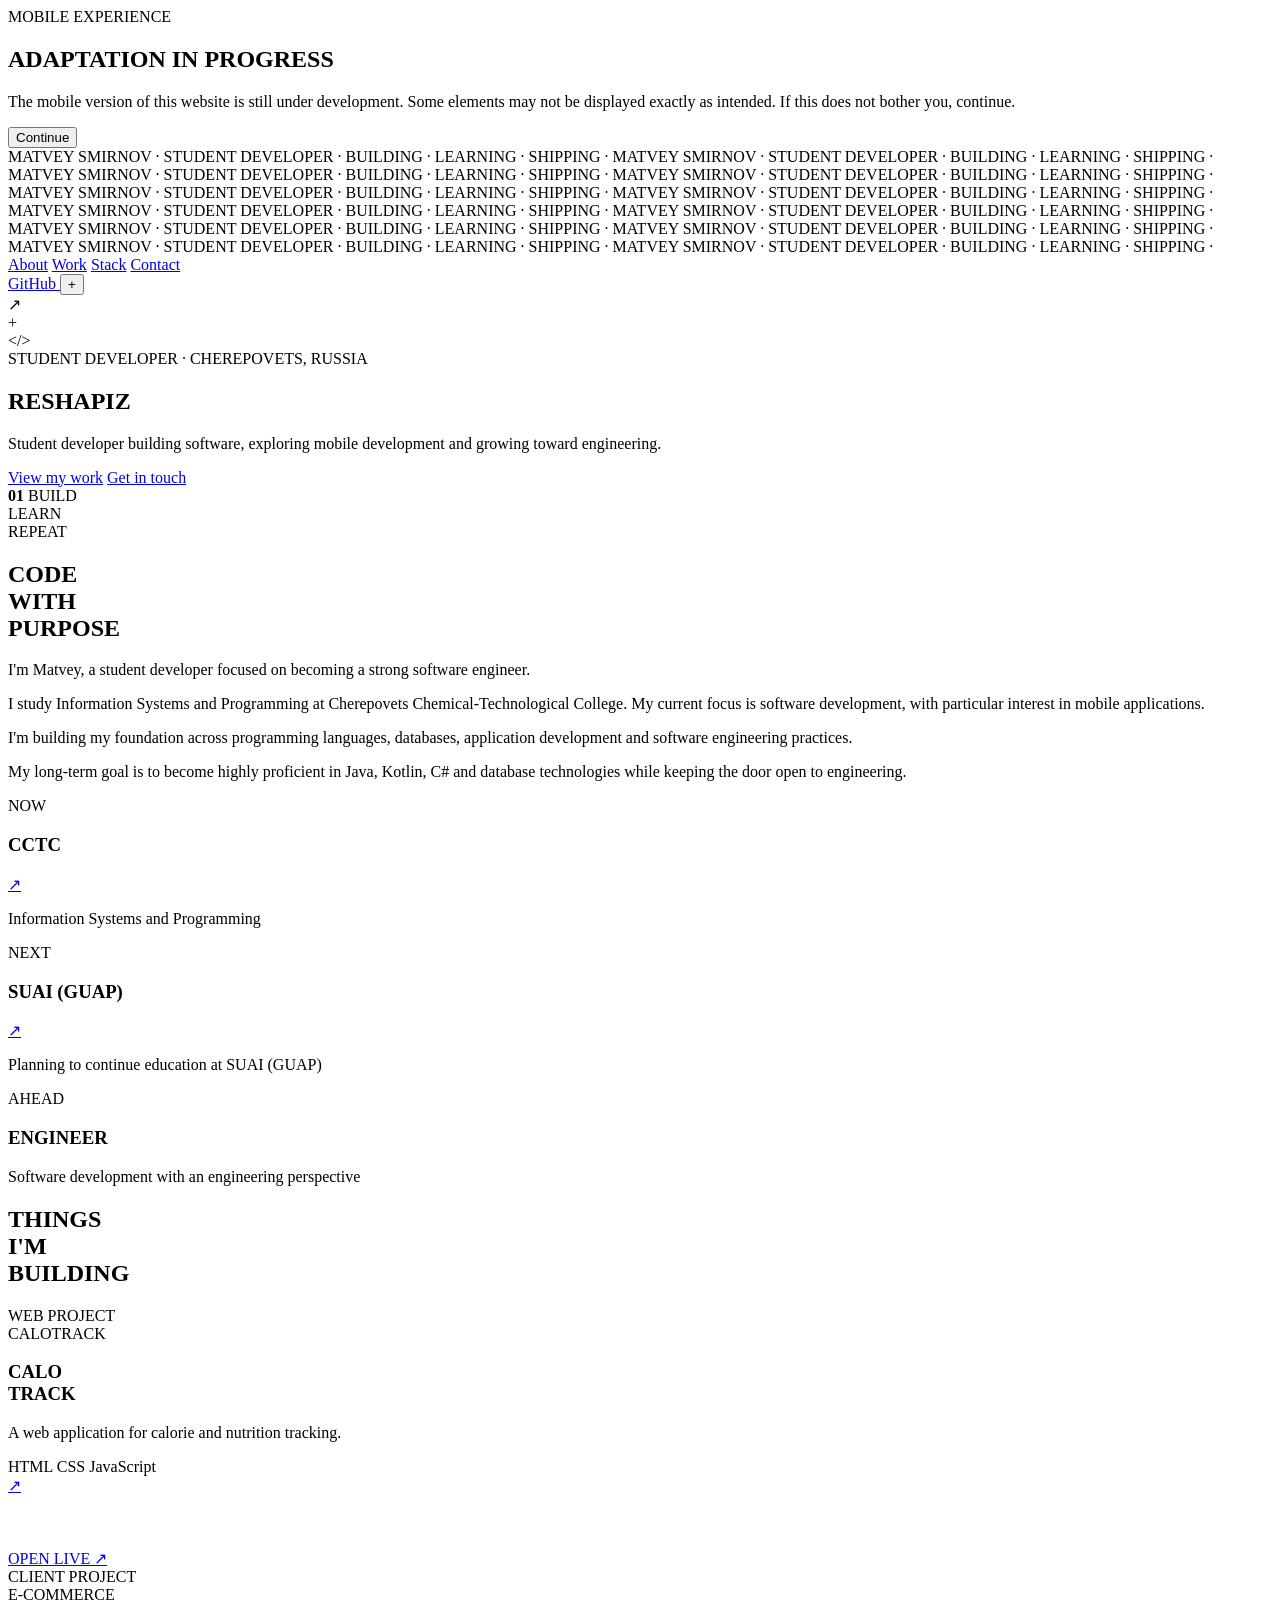
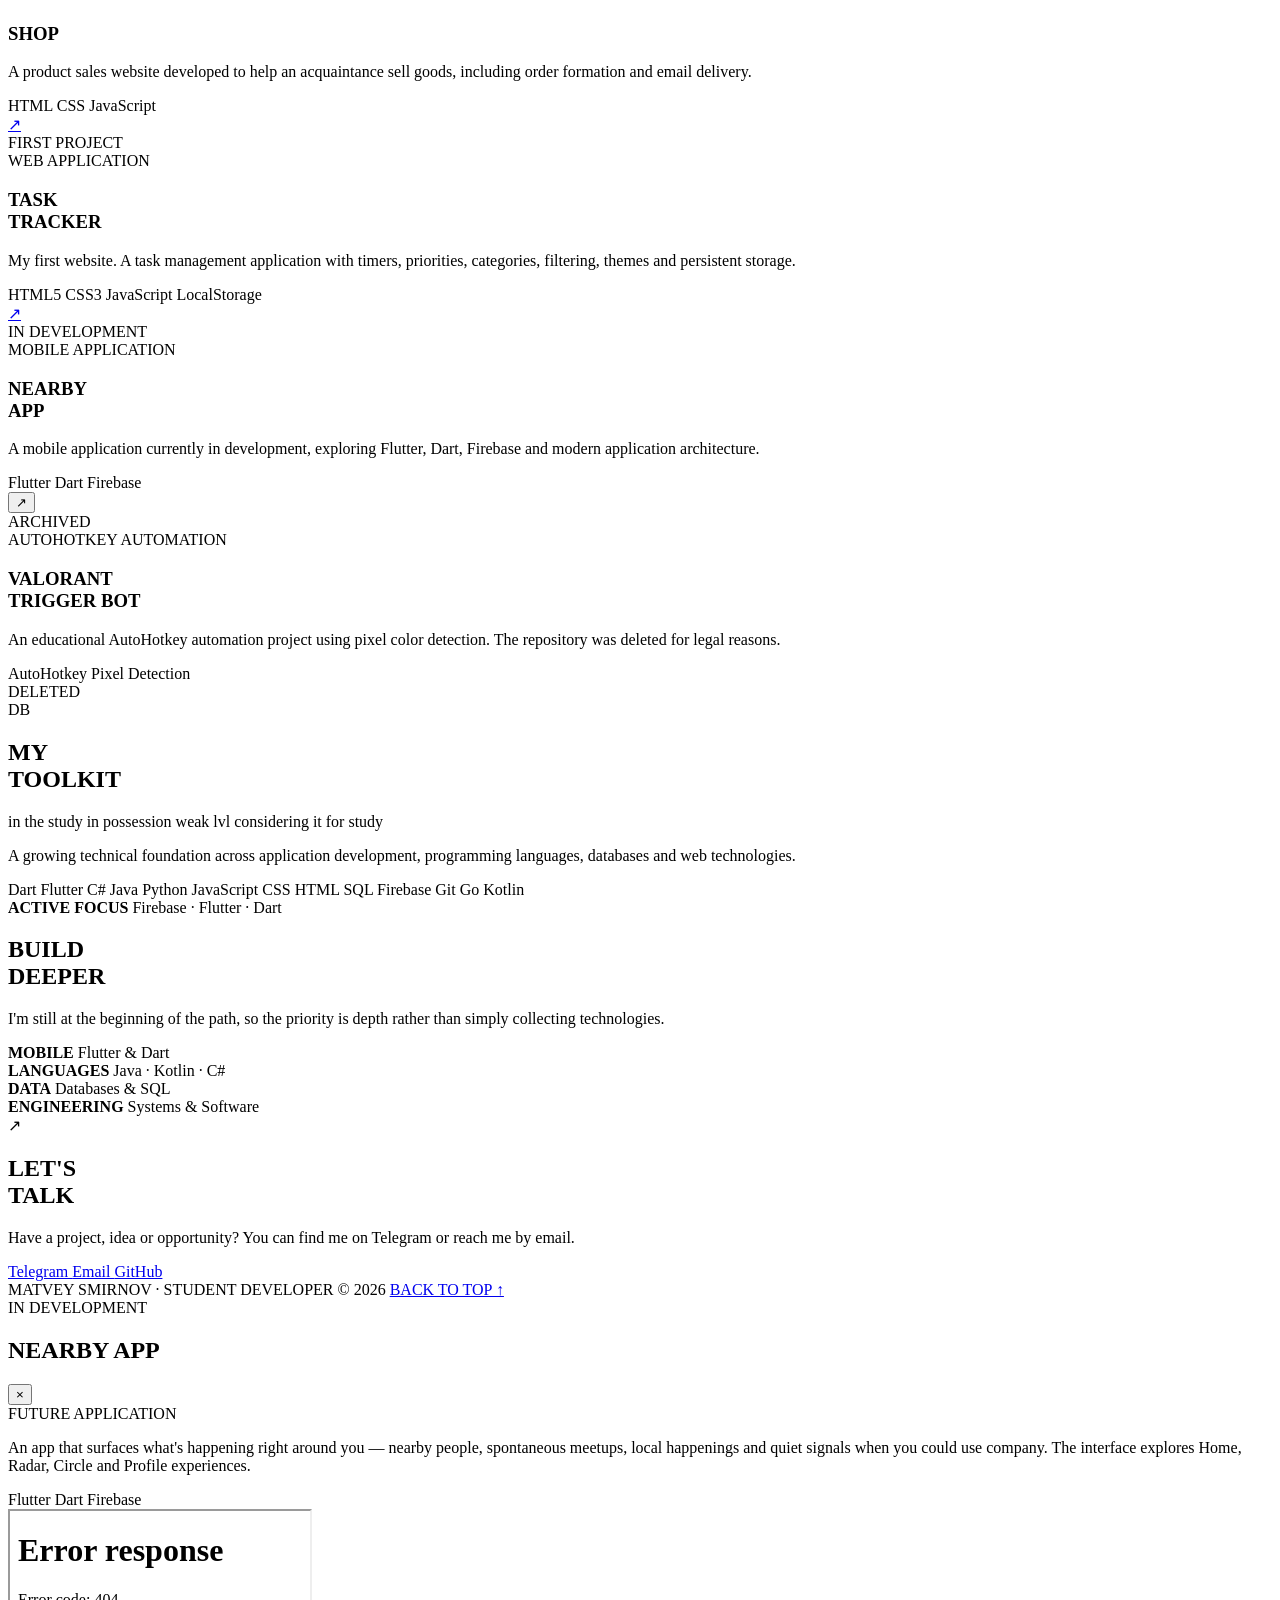
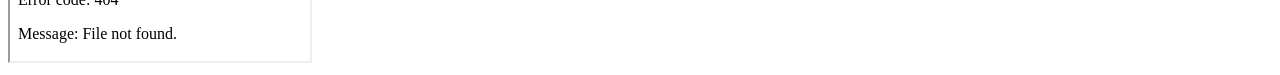
==== index.html @ 80918b31 "Update index.html" ====
<!DOCTYPE html>
<html lang="en">
<head>
    <meta charset="UTF-8">
    <meta name="viewport" content="width=device-width, initial-scale=1.0">
    <meta name="yandex-verification" content="1eda2d6c51a729b6" />
    <title>Matvey Smirnov — developer · Portfolio</title>
    <meta name="description" content="Matvey Smirnov — student developer focused on software, mobile development and engineering.">
    <meta name="description" content="Матвей Смирнов — студент-разработчик. Портфолио проектов в области программирования, информационных систем и мобильной разработки.">
    <link rel="icon" type="image/png" href="/favicon.png">
    <link rel="preconnect" href="https://fonts.googleapis.com">
    <link rel="preconnect" href="https://fonts.gstatic.com" crossorigin>
    <link href="https://fonts.googleapis.com/css2?family=Antonio:wght@700&family=Inter:wght@500;600;700&display=swap" rel="stylesheet">
    <link rel="stylesheet" href="style.css">
    <link rel="canonical" href="https://reshapiz.ru/">
</head>

<body>
    <div class="mobile-warning" id="mobileWarning" aria-hidden="true">
    <div class="mobile-warning__backdrop"></div>

    <div class="mobile-warning__window" role="dialog" aria-modal="true" aria-labelledby="mobileWarningTitle">
        <span class="mobile-warning__label">MOBILE EXPERIENCE</span>

        <h2 id="mobileWarningTitle">ADAPTATION IN PROGRESS</h2>

        <p>
            The mobile version of this website is still under development.
            Some elements may not be displayed exactly as intended.
            If this does not bother you, continue.
        </p>

        <button class="button button--dark mobile-warning__continue" type="button">
            Continue
        </button>
    </div>
</div>
    <div class="marquee">
        <div class="marquee__track">
            <span>MATVEY SMIRNOV · STUDENT DEVELOPER · BUILDING · LEARNING · SHIPPING · MATVEY SMIRNOV · STUDENT DEVELOPER · BUILDING · LEARNING · SHIPPING · </span>
            <span>MATVEY SMIRNOV · STUDENT DEVELOPER · BUILDING · LEARNING · SHIPPING · MATVEY SMIRNOV · STUDENT DEVELOPER · BUILDING · LEARNING · SHIPPING · </span>
            <span>MATVEY SMIRNOV · STUDENT DEVELOPER · BUILDING · LEARNING · SHIPPING · MATVEY SMIRNOV · STUDENT DEVELOPER · BUILDING · LEARNING · SHIPPING · </span>
            <span>MATVEY SMIRNOV · STUDENT DEVELOPER · BUILDING · LEARNING · SHIPPING · MATVEY SMIRNOV · STUDENT DEVELOPER · BUILDING · LEARNING · SHIPPING · </span>
            <span>MATVEY SMIRNOV · STUDENT DEVELOPER · BUILDING · LEARNING · SHIPPING · MATVEY SMIRNOV · STUDENT DEVELOPER · BUILDING · LEARNING · SHIPPING · </span>
            <span>MATVEY SMIRNOV · STUDENT DEVELOPER · BUILDING · LEARNING · SHIPPING · MATVEY SMIRNOV · STUDENT DEVELOPER · BUILDING · LEARNING · SHIPPING · </span>
        </div>
    </div>

    <header class="site-header">
        <nav class="nav">
            <a href="#about">About</a>
            <a href="#work">Work</a>
            <a href="#stack">Stack</a>
            <a href="#contact">Contact</a>
        </nav>

        <a class="button button--dark header__github" href="https://github.com/reshapiz" target="_blank" rel="noopener noreferrer">
            GitHub
        </a>

        <button class="menu-toggle" aria-label="Open menu" aria-expanded="false">
            +
        </button>
    </header>

    <main id="top">
        <section class="section hero">
            <div class="ribbon ribbon--hero"></div>

            <div class="sticker sticker--ember sticker--rocket">↗</div>
            <div class="sticker sticker--yellow sticker--coin">+</div>
            <div class="sticker sticker--purple sticker--code">&lt;/&gt;</div>

            <div class="hero__content reveal">
                <div class="eyebrow">STUDENT DEVELOPER · CHEREPOVETS, RUSSIA</div>

                <h1 class="display">
                    RESHAPIZ
                </h1>

                <p class="hero__tagline">
                    Student developer building software, exploring mobile development and growing toward engineering.
                </p>

                <div class="hero__actions">
                    <a class="button button--dark" href="#work">View my work</a>
                    <a class="button button--light" href="#contact">Get in touch</a>
                </div>
            </div>

            <div class="sticker sticker--mint hero__sticker">
                <strong>01</strong>
                <span>BUILD<br>LEARN<br>REPEAT</span>
            </div>
        </section>

        <section class="section section--white" id="about">

            <div class="about-grid">
                <div class="reveal">
                    <h2 class="heading">
                        CODE<br>
                        WITH<br>
                        PURPOSE
                    </h2>
                </div>

                <div class="about-copy reveal">
                    <p class="lead">
                        I'm Matvey, a student developer focused on becoming a strong software engineer.
                    </p>

                    <p>
                        I study Information Systems and Programming at Cherepovets Chemical-Technological College. My current focus is software development, with particular interest in mobile applications.
                    </p>

                    <p>
                        I'm building my foundation across programming languages, databases, application development and software engineering practices.
                    </p>

                    <p>
                        My long-term goal is to become highly proficient in Java, Kotlin, C# and database technologies while keeping the door open to engineering.
                    </p>
                </div>
            </div>

            <div class="timeline reveal">
                <div class="timeline__item">
                    <div class="timeline__year">NOW</div>

                    <div class="timeline__body">
                        <div class="timeline__title">
                            <h3>CCTC</h3>

                            <a class="circle-arrow" href="https://vk.ru/him_teh_che_professionalitet" target="_blank" rel="noopener noreferrer" aria-label="Open CCTC">
                                ↗
                            </a>
                        </div>

                        <p>Information Systems and Programming</p>
                    </div>
                </div>

                <div class="timeline__item">
                    <div class="timeline__year">NEXT</div>

                    <div class="timeline__body">
                        <div class="timeline__title">
                            <h3>SUAI (GUAP)</h3>

                            <a class="circle-arrow" href="https://guap.ru/" target="_blank" rel="noopener noreferrer" aria-label="Open SUAI">
                                ↗
                            </a>
                        </div>

                        <p>Planning to continue education at SUAI (GUAP)</p>
                    </div>
                </div>

                <div class="timeline__item">
                    <div class="timeline__year">AHEAD</div>

                    <div class="timeline__body">
                        <div class="timeline__title">
                            <h3>ENGINEER</h3>
                        </div>

                        <p>Software development with an engineering perspective</p>
                    </div>
                </div>
            </div>
        </section>

        <section class="section section--gray work" id="work">
            <div class="ribbon ribbon--work"></div>

            <h2 class="display display--work reveal">
                THINGS<br>
                I'M<br>
                BUILDING
            </h2>

            <div class="projects">
                <article class="project-card project-card--blue reveal">
                    <div class="project-card__top">
                        <span class="status">WEB PROJECT</span>
                    </div>

                    <div class="project-card__body">
                        <span class="project-type">CALOTRACK</span>

                        <h3>CALO<br>TRACK</h3>

                        <p>
                            A web application for calorie and nutrition tracking.
                        </p>
                    </div>

                    <div class="project-card__bottom">
                        <div class="tags">
                            <span>HTML</span>
                            <span>CSS</span>
                            <span>JavaScript</span>
                        </div>

                        
                        <a class="circle-arrow" href="https://github.com/reshapiz/calotrack" target="_blank" rel="noopener noreferrer" aria-label="Open Calotrack">
                             ↗
                        </a>
                    </div>
                              <br>
                              <br>
                              <br>  
                        <a class="project-button" href="https://reshapiz.github.io/calotrack/" target="blank" rel="noopener noreferrer">
                           OPEN LIVE ↗
                        </a>
                    </article>

                <article class="project-card project-card--lavender reveal">
                    <div class="project-card__top">
                        <span class="status">CLIENT PROJECT</span>
                    </div>

                    <div class="project-card__body">
                        <span class="project-type">E-COMMERCE</span>

                        <h3>SHOP</h3>

                        <p>
                            A product sales website developed to help an acquaintance sell goods, including order formation and email delivery.
                        </p>
                    </div>

                    <div class="project-card__bottom">
                        <div class="tags">
                            <span>HTML</span>
                            <span>CSS</span>
                            <span>JavaScript</span>
                        </div>

                        <a class="circle-arrow" href="https://github.com/reshapiz/shop" target="_blank" rel="noopener noreferrer" aria-label="Open Shop">
                            ↗
                        </a>
                    </div>
                </article>

                <article class="project-card project-card--mint reveal">
                    <div class="project-card__top">
                        <span class="status">FIRST PROJECT</span>
                    </div>

                    <div class="project-card__body">
                        <span class="project-type">WEB APPLICATION</span>

                        <h3>TASK<br>TRACKER</h3>

                        <p>
                            My first website. A task management application with timers, priorities, categories, filtering, themes and persistent storage.
                        </p>
                    </div>

                    <div class="project-card__bottom">
                        <div class="tags">
                            <span>HTML5</span>
                            <span>CSS3</span>
                            <span>JavaScript</span>
                            <span>LocalStorage</span>
                        </div>

                        <a class="circle-arrow" href="https://github.com/reshapiz/task-tracker" target="_blank" rel="noopener noreferrer" aria-label="Open Task Tracker">
                            ↗
                        </a>
                    </div>
                </article>

                <article class="project-card project-card--electric reveal project-card--nearby">
                    <div class="project-card__top">
                        <span class="status status--development">IN DEVELOPMENT</span>
                    </div>

                    <div class="project-card__body">
                        <span class="project-type">MOBILE APPLICATION</span>

                        <h3>NEARBY<br>APP</h3>

                        <p>
                            A mobile application currently in development, exploring Flutter, Dart, Firebase and modern application architecture.
                        </p>
                    </div>

                    <div class="project-card__bottom">
                        <div class="tags">
                            <span>Flutter</span>
                            <span>Dart</span>
                            <span>Firebase</span>
                        </div>

                        <button class="circle-arrow nearby-open" type="button" aria-label="Open Nearby preview">
                            ↗
                        </button>
                    </div>
                </article>

                <article class="project-card project-card--yellow reveal">
                    <div class="project-card__top">
                        <span class="status status--archived">ARCHIVED</span>
                    </div>

                    <div class="project-card__body">
                        <span class="project-type">AUTOHOTKEY AUTOMATION</span>

                        <h3>VALORANT<br>TRIGGER BOT</h3>

                        <p>
                            An educational AutoHotkey automation project using pixel color detection. The repository was deleted for legal reasons.
                        </p>
                    </div>

                    <div class="project-card__bottom">
                        <div class="tags">
                            <span>AutoHotkey</span>
                            <span>Pixel Detection</span>
                        </div>

                        <span class="archived-mark">DELETED</span>
                    </div>
                </article>
            </div>
        </section>

        <section class="section section--white stack" id="stack">
            <div class="sticker sticker--yellow sticker--db">DB</div>

            <div class="stack-intro">
                <h2 class="heading reveal">
                    MY<br>
                    TOOLKIT
                </h2>
                <div class="stack-cloud reveal">
                    <span class="tech tech--learning">in the study</span>
                    <span class="tech tech--active">in possession</span>
                    <span class="tech tech--violet">weak lvl</span>
                    <span class="tech">considering it for study</span>
                </div>  

                <p class="lead reveal">
                    A growing technical foundation across application development, programming languages, databases and web technologies.
                </p>
            </div>

            <div class="stack-cloud reveal">
                <span class="tech">Dart</span>
                <span class="tech">Flutter</span>
                <span class="tech tech--violet">C#</span>
                <span class="tech tech--learning">Java</span>
                <span class="tech tech--violet">Python</span>
                <span class="tech tech--active">JavaScript</span>
                <span class="tech tech--active">CSS</span>
                <span class="tech tech--active">HTML</span>
                <span class="tech tech--violet">SQL</span>
                <span class="tech">Firebase</span>
                <span class="tech ">Git</span>
                <span class="tech tech--active">Go</span>
                <span class="tech tech--learning">Kotlin</span>
            </div>

            <div class="active-note reveal">
                <span class="active-note__dot"></span>
                <strong>ACTIVE FOCUS</strong>
                <span>Firebase · Flutter · Dart</span>
            </div>
        </section>

        <section class="section section--sky direction">
            <div class="ribbon ribbon--direction"></div>

            <h2 class="display display--direction reveal">
                BUILD<br>
                DEEPER
            </h2>

            <div class="direction-content">
                <p class="lead reveal">
                    I'm still at the beginning of the path, so the priority is depth rather than simply collecting technologies.
                </p>

                <div class="direction-cards reveal">
                    <article class="mini-card">
                        <b>MOBILE</b>
                        <span>Flutter & Dart</span>
                    </article>

                    <article class="mini-card">
                        <b>LANGUAGES</b>
                        <span>Java · Kotlin · C#</span>
                    </article>

                    <article class="mini-card">
                        <b>DATA</b>
                        <span>Databases & SQL</span>
                    </article>

                    <article class="mini-card">
                        <b>ENGINEERING</b>
                        <span>Systems & Software</span>
                    </article>
                </div>
            </div>
        </section>

        <section class="section section--black contact" id="contact">
            <div class="contact-sticker sticker sticker--ember">↗</div>

            <h2 class="display display--contact reveal">
                LET'S<br>
                TALK
            </h2>

            <p class="contact-copy reveal">
                Have a project, idea or opportunity? You can find me on Telegram or reach me by email.
            </p>

            <div class="contact-actions reveal">
                <a class="button button--light" href="https://t.me/reshapiz" target="_blank" rel="noopener noreferrer">
                    Telegram
                </a>

                <a class="button button--outline-light" href="mailto:Disketion-partner@yandex.ru">
                    Email
                </a>

                <a class="button button--outline-light" href="https://github.com/reshapiz" target="_blank" rel="noopener noreferrer">
                    GitHub
                </a>
            </div>
        </section>
    </main>

    <footer class="footer">
        <span>MATVEY SMIRNOV · STUDENT DEVELOPER</span>
        <span>© 2026</span>
        <a href="#top">BACK TO TOP ↑</a>
    </footer>

    <div class="modal" id="nearbyModal" aria-hidden="true">
        <div class="modal__backdrop"></div>

        <div class="modal__window" role="dialog" aria-modal="true" aria-labelledby="nearbyModalTitle">
            <div class="modal__header">
                <div>
                    <span class="modal__eyebrow">IN DEVELOPMENT</span>
                    <h2 id="nearbyModalTitle">NEARBY APP</h2>
                </div>

                <button class="modal__close" type="button" aria-label="Close preview">
                    ×
                </button>
            </div>

            <div class="modal__content">
                <div class="modal__intro">
                    <div>
                        <span class="modal__label">FUTURE APPLICATION</span>
                        <p>
                            An app that surfaces what's happening right around you — nearby people, spontaneous meetups, local happenings and quiet signals when you could use company. The interface explores Home, Radar, Circle and Profile experiences.
                        </p>
                    </div>

                    <div class="modal__tags">
                        <span>Flutter</span>
                        <span>Dart</span>
                        <span>Firebase</span>
                    </div>
                </div>

                <div class="nearby-preview">
                    <iframe
                        src="nearby-app/index.html"
                        title="Nearby App preview"
                        loading="lazy">
                    </iframe>
                </div>
            </div>
        </div>
    </div>

    <script src="script.js"></script>
</body>
</html>
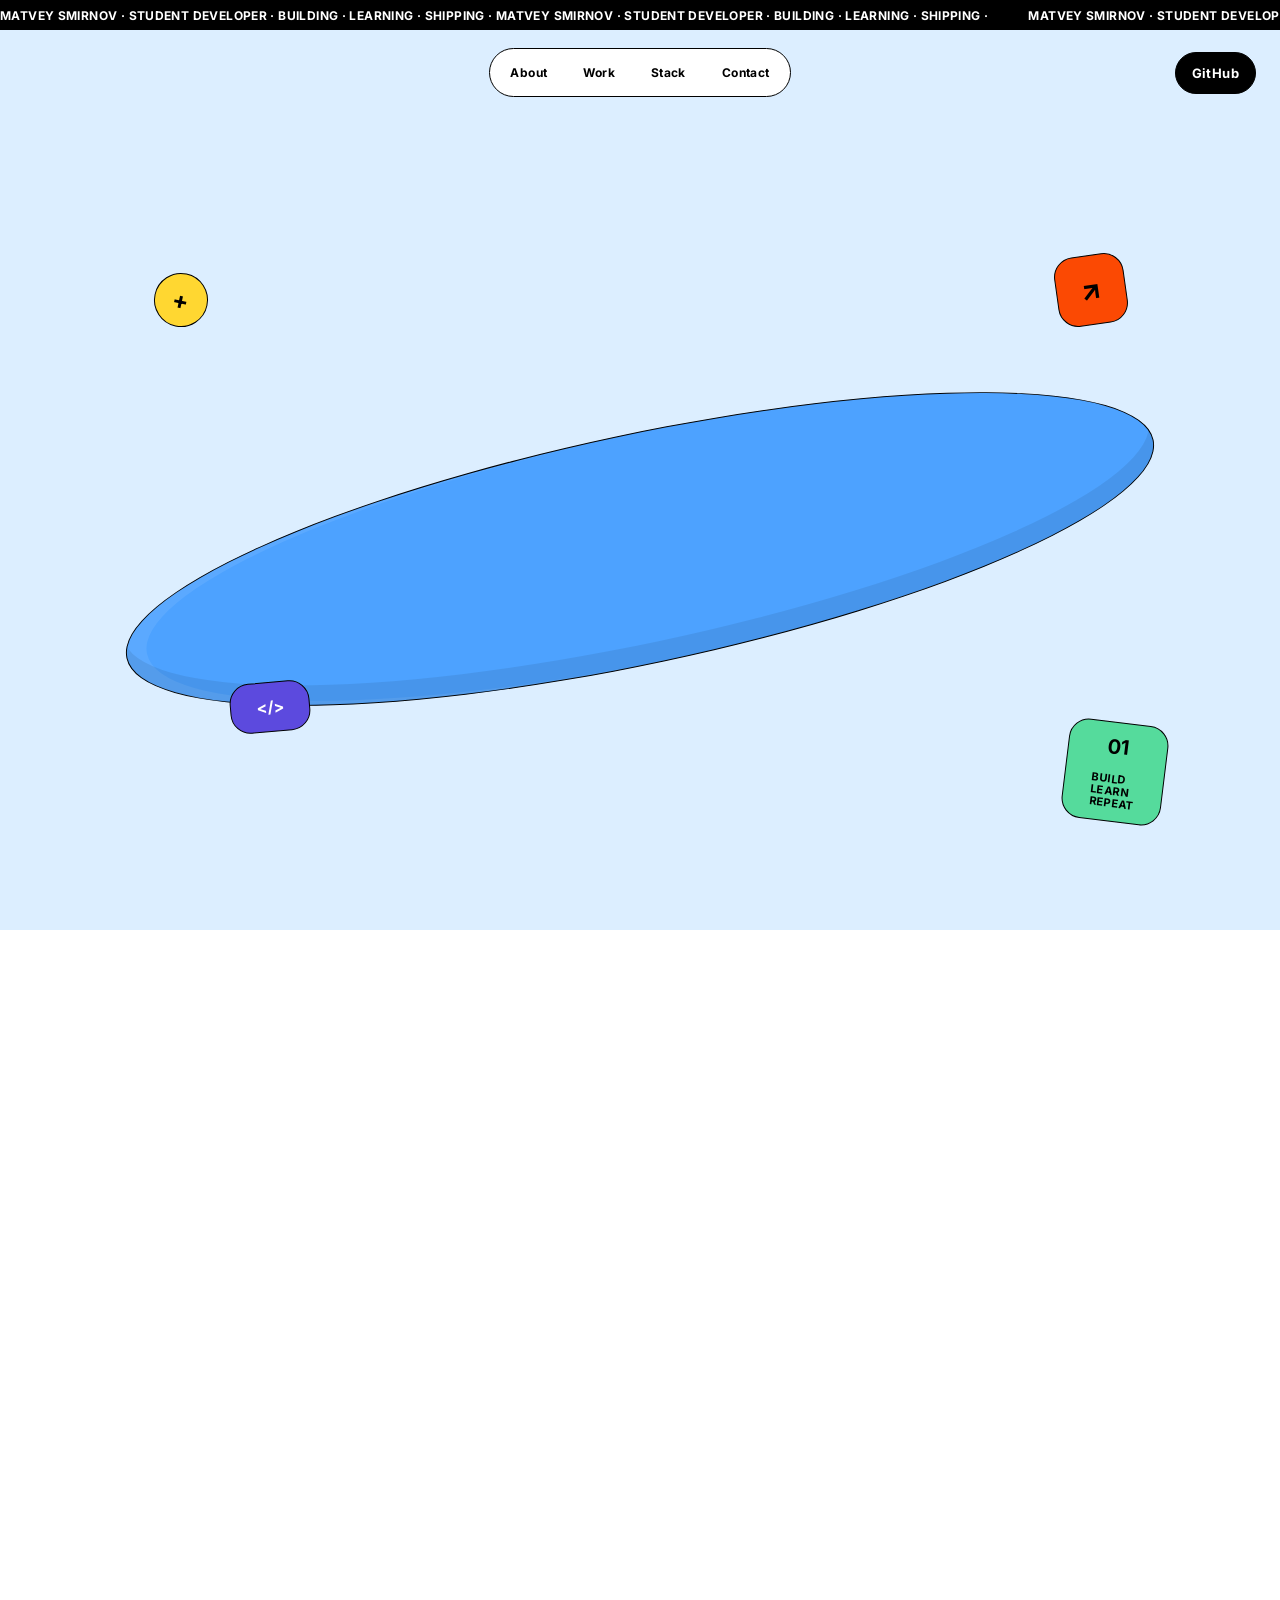
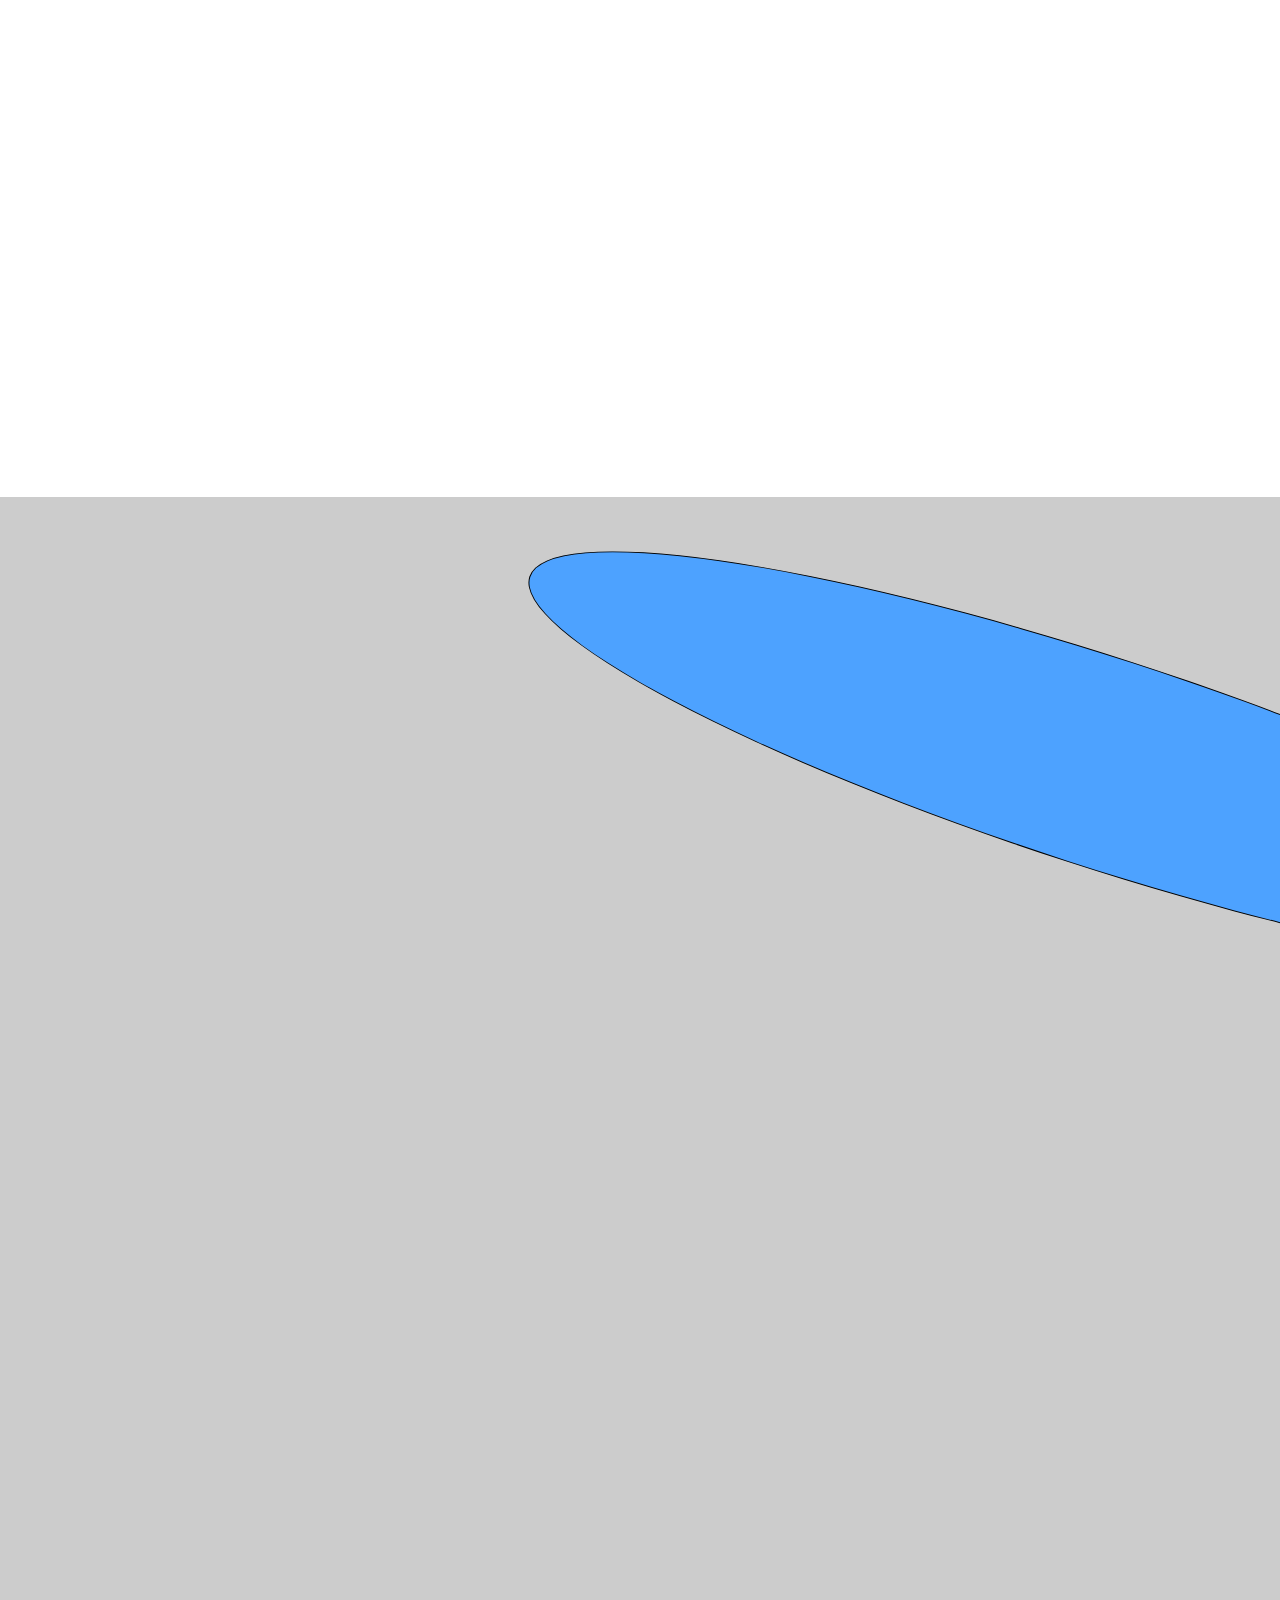
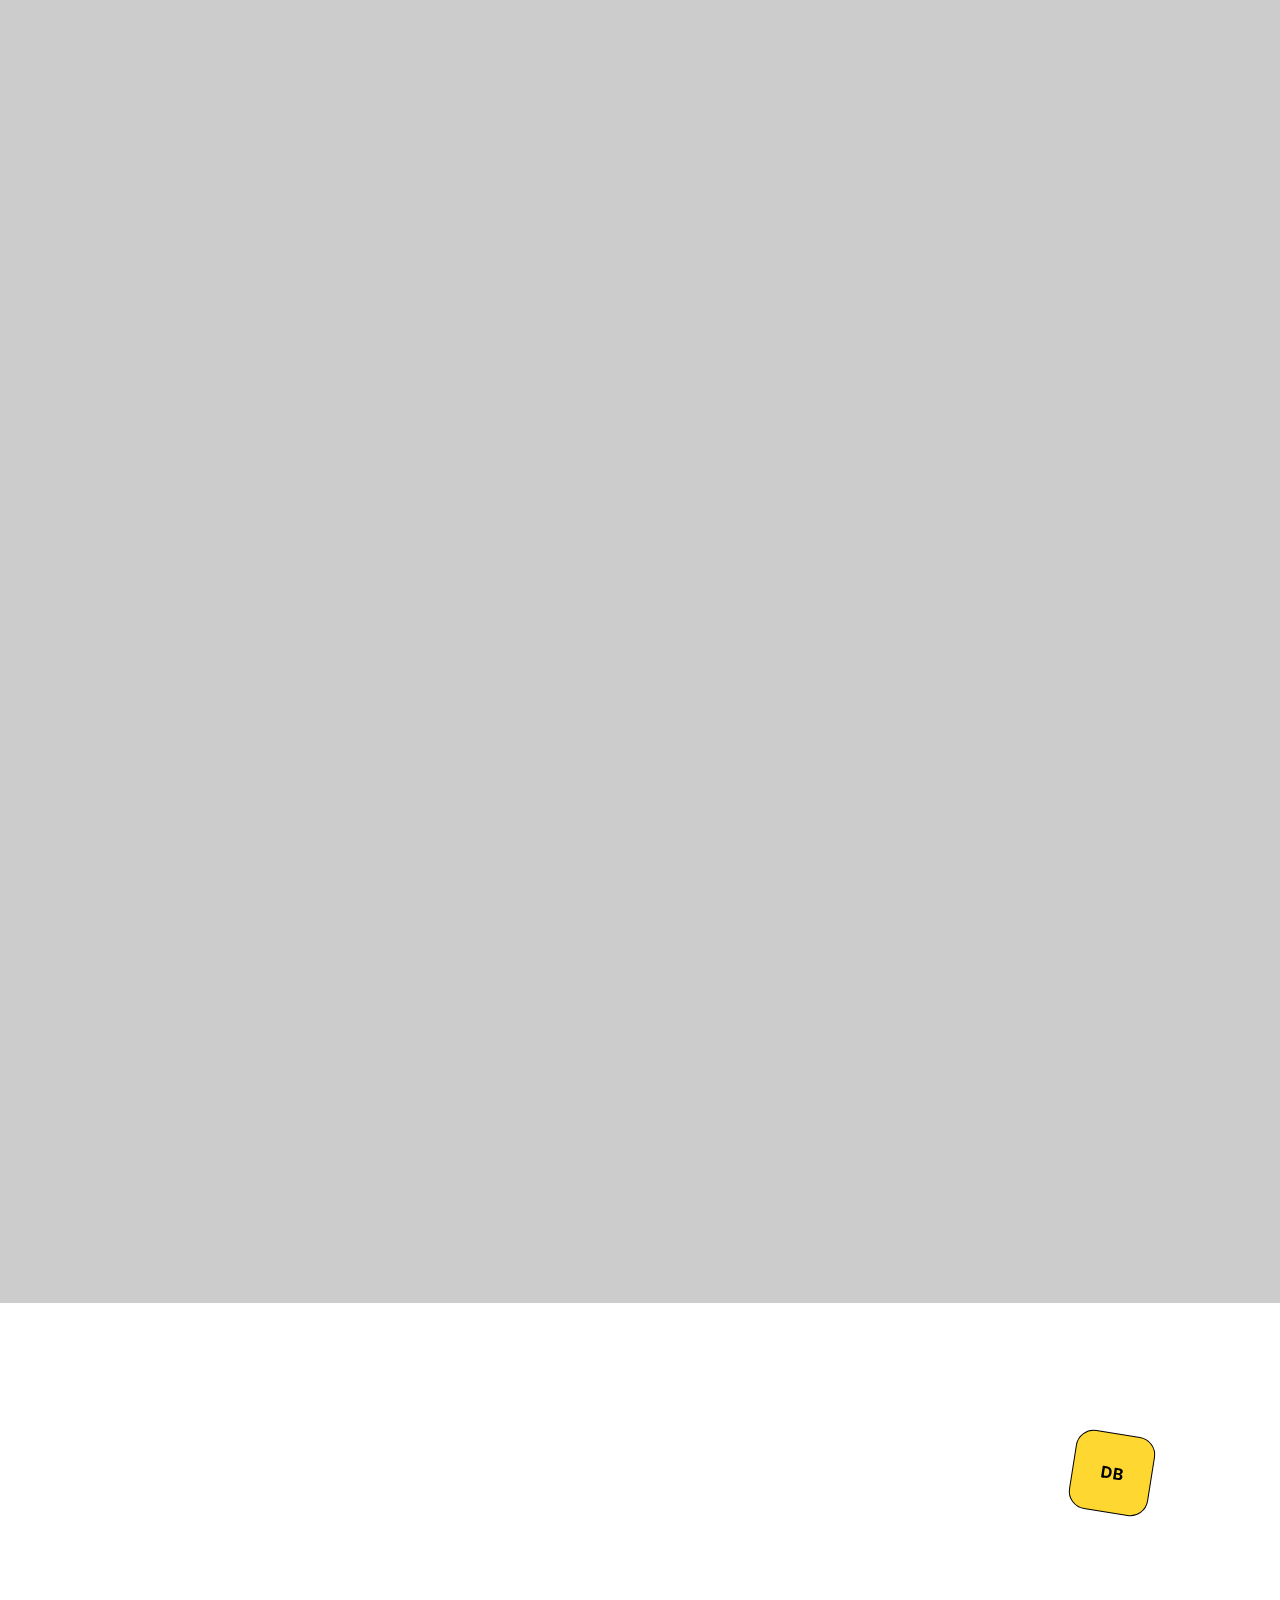
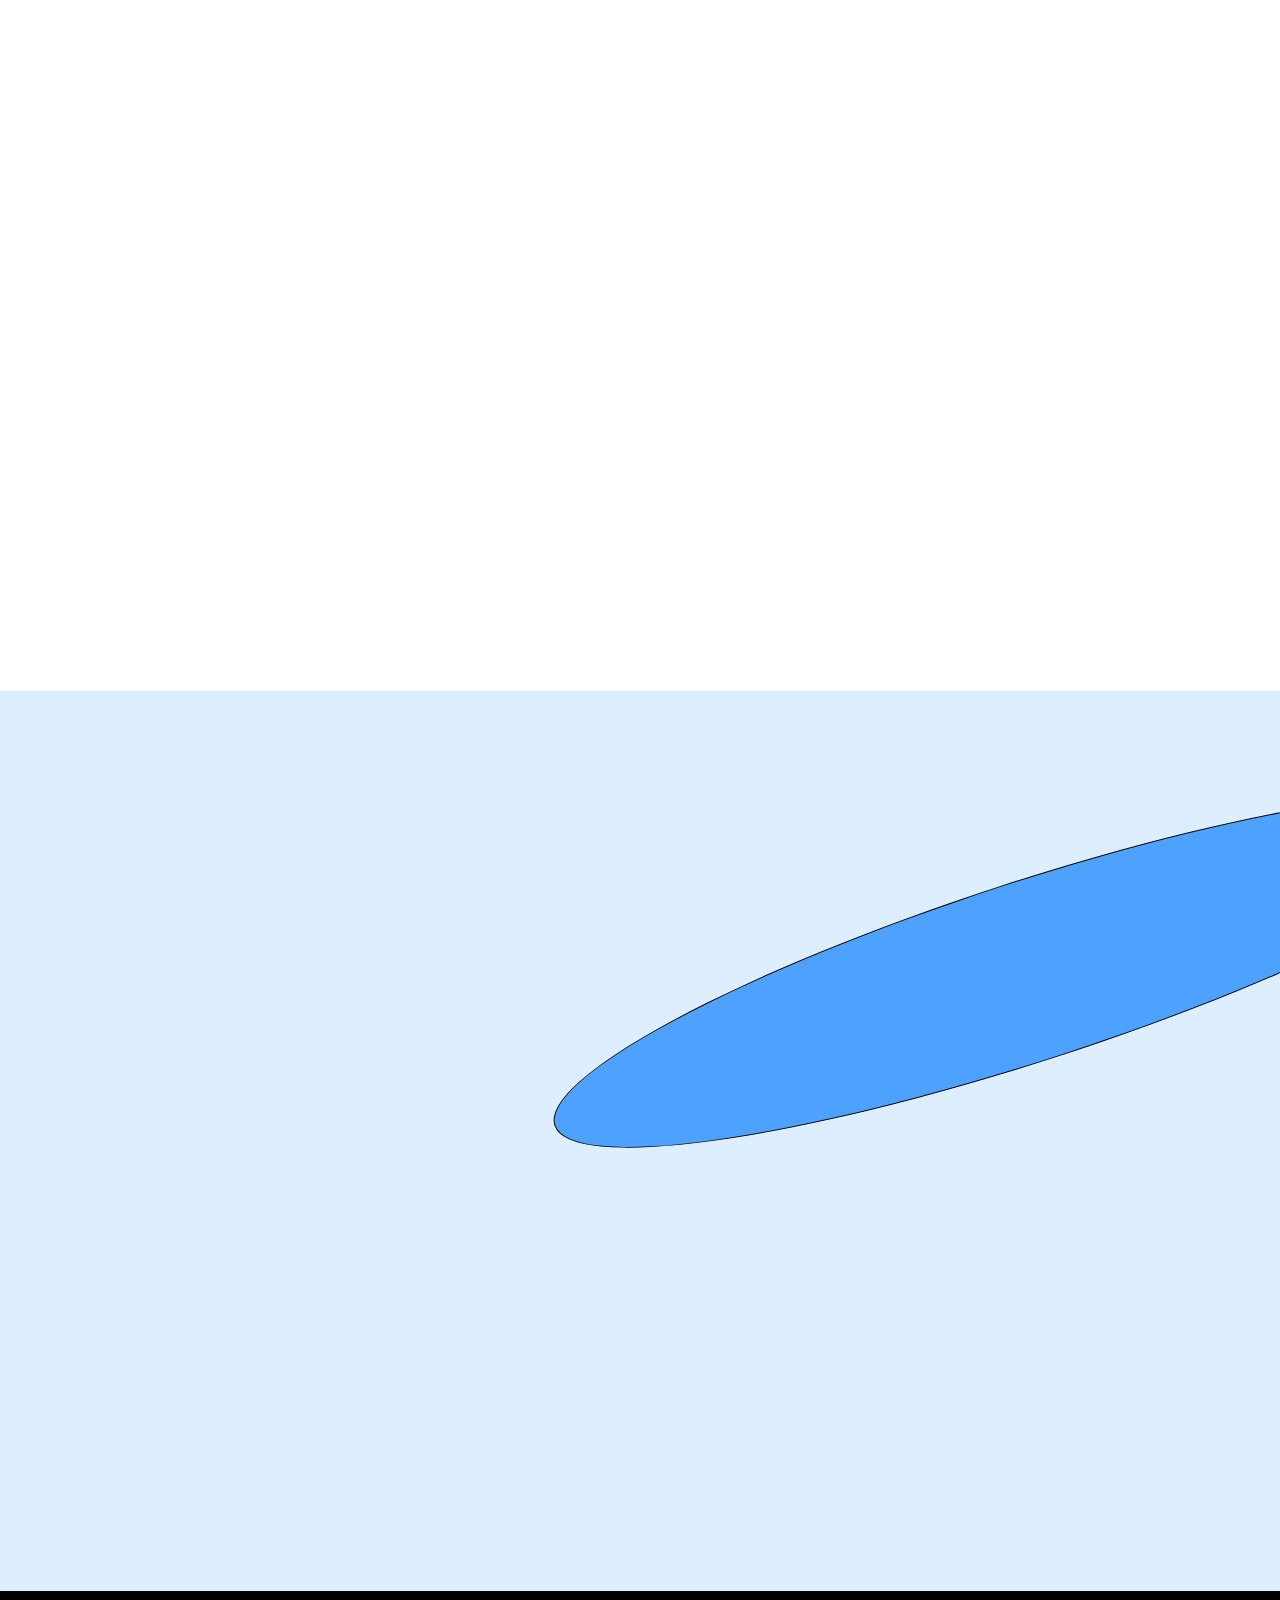
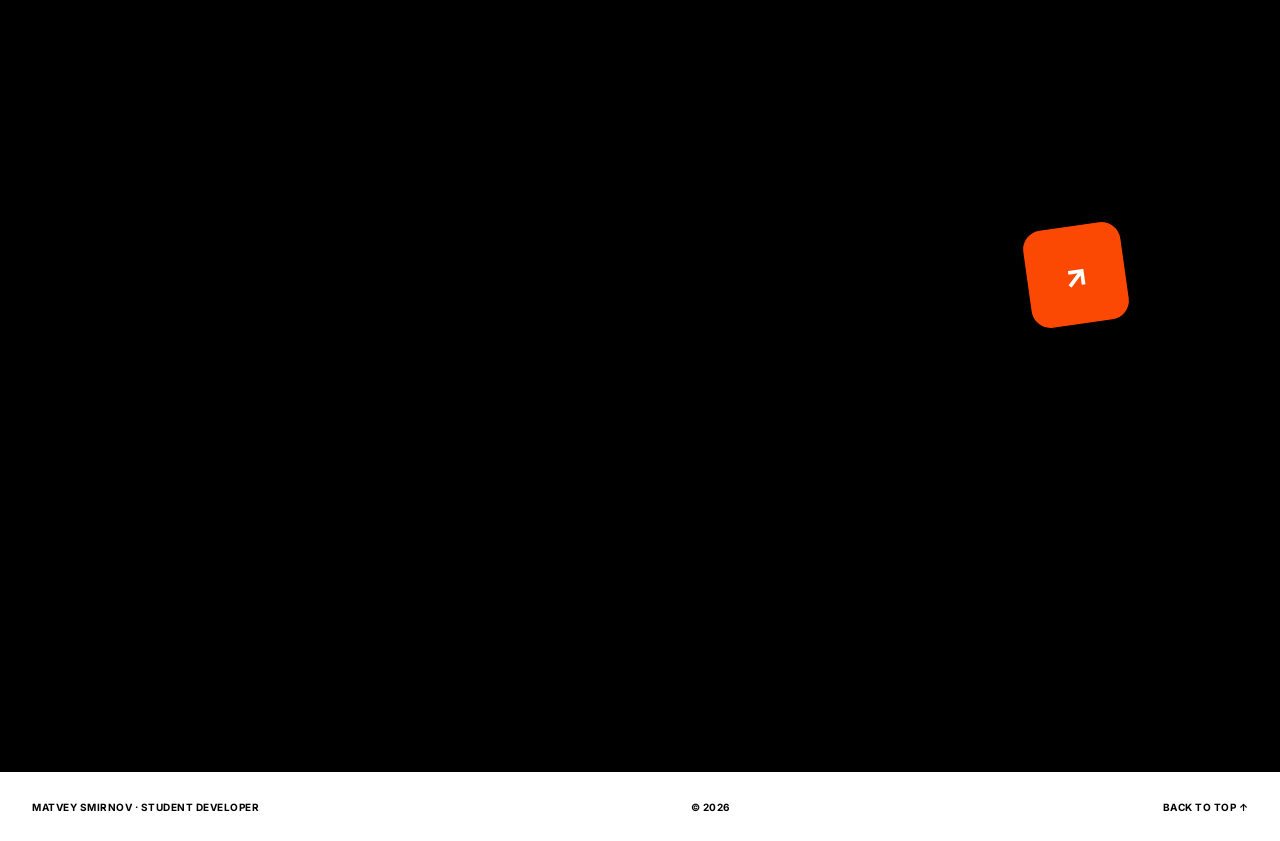
==== commit 49d26f68: "Update index.html" ====
--- a/index.html
+++ b/index.html
@@ -294,6 +294,10 @@
                             <span>Dart</span>
                             <span>Firebase</span>
                         </div>
+                        
+                        <a class="project-button" href="t.me/NearleeBot" target="blank" rel="noopener noreferrer">
+                           OPEN LIVE ↗
+                        </a>
 
                         <button class="circle-arrow nearby-open" type="button" aria-label="Open Nearby preview">
                             ↗
--- a/style.css
+++ b/style.css
@@ -0,0 +1,1774 @@
+:root {
+    --carbon: #000000;
+    --white: #ffffff;
+    --sky: #dceeff;
+    --gray: #cccccc;
+    --mist: #e9e9e9;
+    --blue: #4da2ff;
+    --mint: #55db9c;
+    --lavender: #e9ccff;
+    --ember: #fb4903;
+    --yellow: #ffd731;
+    --violet: #5c4ade;
+
+    --page: 1440px;
+    --radius-card: 30px;
+    --radius-big: 40px;
+    --radius-pill: 1600px;
+    --font-display: "Antonio", Impact, sans-serif;
+    --font-ui: "Inter", Arial, sans-serif;
+}
+
+* {
+    box-sizing: border-box;
+}
+
+html {
+    scroll-behavior: smooth;
+}
+
+body {
+    margin: 0;
+    background: var(--white);
+    color: var(--carbon);
+    font-family: var(--font-ui);
+    overflow-x: hidden;
+}
+
+body.modal-open {
+    overflow: hidden;
+}
+
+a {
+    color: inherit;
+    text-decoration: none;
+}
+
+button {
+    font: inherit;
+}
+
+.marquee {
+    height: 30px;
+    overflow: hidden;
+    background: var(--carbon);
+    color: var(--white);
+    display: flex;
+    align-items: center;
+    white-space: nowrap;
+    font-size: 12px;
+    font-weight: 700;
+    letter-spacing: .032em;
+}
+
+.marquee__track {
+    display: flex;
+    width: max-content;
+    animation: marquee 28s linear infinite;
+}
+
+.marquee__track span {
+    padding-right: 40px;
+}
+
+@keyframes marquee {
+    to {
+        transform: translateX(-50%);
+    }
+}
+
+.site-header {
+    position: fixed;
+    top: 48px;
+    left: 50%;
+    transform: translateX(-50%);
+    z-index: 100;
+    width: min(calc(100% - 48px), var(--page));
+    display: grid;
+    grid-template-columns: 1fr auto 1fr;
+    align-items: center;
+    gap: 16px;
+    pointer-events: none;
+}
+
+.logo,
+.nav,
+.header__github,
+.menu-toggle {
+    pointer-events: auto;
+}
+
+.logo {
+    width: 44px;
+    height: 44px;
+    border: 1px solid var(--carbon);
+    border-radius: 50%;
+    background: var(--white);
+    display: grid;
+    place-items: center;
+    font-size: 12px;
+    font-weight: 700;
+}
+
+.nav {
+    display: flex;
+    gap: 4px;
+    padding: 4px;
+    border: 1px solid var(--carbon);
+    border-radius: var(--radius-pill);
+    background: var(--white);
+}
+
+.nav a {
+    padding: 12px 16px;
+    border-radius: var(--radius-pill);
+    font-size: 12px;
+    font-weight: 700;
+    letter-spacing: .032em;
+    transition: .2s ease;
+}
+
+.nav a:hover {
+    background: var(--mist);
+}
+
+.header__github {
+    justify-self: end;
+}
+
+.menu-toggle {
+    display: none;
+}
+
+.button {
+    display: inline-flex;
+    align-items: center;
+    justify-content: center;
+    min-height: 42px;
+    padding: 10px 16px;
+    border-radius: var(--radius-pill);
+    border: 1px solid var(--carbon);
+    font-size: 13px;
+    font-weight: 700;
+    letter-spacing: .032em;
+    transition: transform .2s ease, background .2s ease;
+}
+
+.button:hover {
+    transform: translateY(-2px);
+}
+
+.button--dark {
+    background: var(--carbon);
+    color: var(--white);
+}
+
+.button--light {
+    background: var(--white);
+    color: var(--carbon);
+}
+
+.button--outline-light {
+    background: transparent;
+    color: var(--white);
+    border-color: var(--white);
+}
+
+.section {
+    position: relative;
+    min-height: 100vh;
+    padding: 150px max(32px, calc((100vw - var(--page)) / 2)) 100px;
+    overflow: hidden;
+}
+
+.hero {
+    min-height: 100vh;
+    background: var(--sky);
+    display: flex;
+    align-items: center;
+    justify-content: center;
+    text-align: center;
+}
+
+.hero__content {
+    position: relative;
+    z-index: 5;
+    max-width: 1200px;
+}
+
+.eyebrow,
+.section-label {
+    font-size: 12px;
+    font-weight: 700;
+    letter-spacing: .032em;
+}
+
+.eyebrow {
+    margin-bottom: 24px;
+}
+
+.display {
+    position: relative;
+    z-index: 3;
+    margin: 0;
+    font-family: var(--font-display);
+    font-size: clamp(100px, 15vw, 230px);
+    line-height: .76;
+    font-weight: 700;
+    letter-spacing: -.025em;
+}
+
+.hero__tagline {
+    max-width: 700px;
+    margin: 42px auto 0;
+    font-size: 24px;
+    line-height: 1.25;
+    font-weight: 500;
+}
+
+.hero__actions {
+    margin-top: 32px;
+    display: flex;
+    justify-content: center;
+    gap: 8px;
+}
+
+.ribbon {
+    position: absolute;
+    pointer-events: none;
+    background: var(--blue);
+    border: 1px solid var(--carbon);
+    border-radius: 50%;
+    filter: none;
+}
+
+.ribbon--hero {
+    width: 1050px;
+    height: 230px;
+    left: 50%;
+    top: 50%;
+    transform: translate(-50%, -20%) rotate(-12deg);
+    border-radius: 50%;
+    box-shadow:
+        inset 0 -20px 0 rgba(0, 0, 0, .08),
+        inset 20px 0 0 rgba(255, 255, 255, .08);
+}
+
+.ribbon--work {
+    width: 1200px;
+    height: 210px;
+    right: -420px;
+    top: 160px;
+    transform: rotate(18deg);
+}
+
+.ribbon--direction {
+    width: 1000px;
+    height: 180px;
+    right: -250px;
+    top: 190px;
+    transform: rotate(-18deg);
+}
+
+.sticker {
+    position: absolute;
+    z-index: 8;
+    border: 1px solid var(--carbon);
+    border-radius: 20px;
+    display: grid;
+    place-items: center;
+    font-weight: 700;
+    transform: rotate(-8deg);
+}
+
+.sticker--ember {
+    background: var(--ember);
+}
+
+.sticker--yellow {
+    background: var(--yellow);
+}
+
+.sticker--purple {
+    background: var(--violet);
+    color: var(--white);
+}
+
+.sticker--mint {
+    background: var(--mint);
+}
+
+.sticker--rocket {
+    width: 70px;
+    height: 70px;
+    right: 12%;
+    top: 25%;
+    font-size: 28px;
+}
+
+.sticker--coin {
+    width: 54px;
+    height: 54px;
+    left: 12%;
+    top: 27%;
+    border-radius: 50%;
+    font-size: 24px;
+    transform: rotate(12deg);
+}
+
+.sticker--code {
+    width: 80px;
+    height: 50px;
+    left: 18%;
+    bottom: 22%;
+    transform: rotate(-5deg);
+}
+
+.hero__sticker {
+    right: 9%;
+    bottom: 12%;
+    width: 100px;
+    height: 100px;
+    padding: 12px;
+    text-align: left;
+    transform: rotate(7deg);
+    display: flex;
+    flex-direction: column;
+    justify-content: space-between;
+}
+
+.hero__sticker strong {
+    font-size: 20px;
+}
+
+.hero__sticker span {
+    font-size: 11px;
+    line-height: 1.1;
+    letter-spacing: .04em;
+}
+
+.section--white {
+    background: var(--white);
+}
+
+.section--gray {
+    background: var(--gray);
+}
+
+.section--sky {
+    background: var(--sky);
+}
+
+.section--black {
+    background: var(--carbon);
+    color: var(--white);
+}
+
+.section-label {
+    position: relative;
+    z-index: 5;
+    margin-bottom: 48px;
+}
+
+.about-grid {
+    max-width: var(--page);
+    margin: 0 auto;
+    display: grid;
+    grid-template-columns: 1.1fr .9fr;
+    gap: 80px;
+    align-items: start;
+}
+
+.heading {
+    margin: 0;
+    font-family: var(--font-display);
+    font-size: clamp(90px, 11vw, 180px);
+    line-height: .78;
+    letter-spacing: -.02em;
+}
+
+.about-copy {
+    padding-top: 16px;
+}
+
+.about-copy p {
+    max-width: 620px;
+    font-size: 16px;
+    line-height: 1.55;
+}
+
+.about-copy .lead,
+.lead {
+    font-size: 24px;
+    line-height: 1.25;
+    font-weight: 500;
+}
+
+.timeline {
+    max-width: var(--page);
+    margin: 100px auto 0;
+    border-top: 1px solid var(--carbon);
+}
+
+.timeline__item {
+    display: grid;
+    grid-template-columns: 120px 1fr;
+    gap: 32px;
+    padding: 28px 0;
+    border-bottom: 1px solid var(--carbon);
+}
+
+.timeline__year {
+    font-size: 12px;
+    font-weight: 700;
+    letter-spacing: .08em;
+}
+
+.timeline__title {
+    display: flex;
+    align-items: center;
+    gap: 14px;
+}
+
+.timeline__title h3 {
+    margin: 0;
+    font-family: var(--font-display);
+    font-size: 58px;
+    line-height: .9;
+}
+
+.timeline__body p {
+    margin: 12px 0 0;
+    font-size: 15px;
+}
+
+.circle-arrow {
+    width: 42px;
+    height: 42px;
+    flex: 0 0 42px;
+    border-radius: 50%;
+    border: 1px solid var(--carbon);
+    background: var(--white);
+    display: grid;
+    place-items: center;
+    font-size: 16px;
+    font-weight: 700;
+    transition: .2s ease;
+    cursor: pointer;
+}
+
+.circle-arrow:hover {
+    background: var(--carbon);
+    color: var(--white);
+    transform: rotate(8deg);
+}
+
+.work {
+    min-height: auto;
+    padding-bottom: 140px;
+}
+
+.display--work {
+    max-width: 1100px;
+    font-size: clamp(100px, 14vw, 210px);
+}
+
+.projects {
+    position: relative;
+    z-index: 5;
+    max-width: var(--page);
+    margin: 100px auto 0;
+    display: grid;
+    grid-template-columns: repeat(2, minmax(0, 1fr));
+    gap: 24px;
+}
+
+.project-card {
+    position: relative;
+    min-height: 520px;
+    padding: 28px;
+    border: 1px solid var(--carbon);
+    border-radius: var(--radius-big);
+    display: flex;
+    flex-direction: column;
+    overflow: hidden;
+}
+
+.project-card--blue {
+    background: var(--blue);
+}
+
+.project-card--lavender {
+    background: var(--lavender);
+}
+
+.project-card--mint {
+    background: var(--mint);
+}
+
+.project-card--electric {
+    background: var(--blue);
+}
+
+.project-card--yellow {
+    background: var(--yellow);
+}
+
+.project-card__top,
+.project-card__bottom {
+    display: flex;
+    align-items: center;
+    justify-content: space-between;
+    gap: 16px;
+}
+
+.project-number,
+.status {
+    font-size: 11px;
+    font-weight: 700;
+    letter-spacing: .08em;
+}
+
+.status {
+    padding: 7px 10px;
+    border: 1px solid var(--carbon);
+    border-radius: var(--radius-pill);
+    background: rgba(255,255,255,.45);
+}
+
+.status--development {
+    background: var(--yellow);
+}
+
+.status--archived {
+    background: var(--carbon);
+    color: var(--white);
+}
+
+.project-card__body {
+    margin-top: auto;
+    margin-bottom: 60px;
+}
+
+.project-type {
+    display: block;
+    margin-bottom: 16px;
+    font-size: 11px;
+    font-weight: 700;
+    letter-spacing: .1em;
+}
+
+.project-card h3 {
+    margin: 0;
+    font-family: var(--font-display);
+    font-size: clamp(70px, 8vw, 120px);
+    line-height: .76;
+    letter-spacing: -.02em;
+}
+
+.project-card p {
+    max-width: 480px;
+    margin: 26px 0 0;
+    font-size: 15px;
+    line-height: 1.45;
+}
+
+.tags {
+    display: flex;
+    flex-wrap: wrap;
+    gap: 5px;
+}
+
+.tags span {
+    padding: 7px 10px;
+    border: 1px solid var(--carbon);
+    border-radius: var(--radius-pill);
+    background: rgba(255,255,255,.4);
+    font-size: 10px;
+    font-weight: 700;
+    letter-spacing: .04em;
+}
+
+.project-button {
+    position: absolute;
+    right: 28px;
+    bottom: 28px;
+    padding: 10px 14px;
+    border: 1px solid var(--carbon);
+    border-radius: var(--radius-pill);
+    background: var(--white);
+    color: var(--carbon);
+    font-size: 10px;
+    font-weight: 700;
+    letter-spacing: .05em;
+    transition: transform .2s ease, background .2s ease;
+}
+
+.project-button:hover {
+    transform: translateY(-2px);
+    background: var(--carbon);
+    color: var(--white);
+}
+
+.archived-mark {
+    padding: 9px 12px;
+    border: 1px solid var(--carbon);
+    border-radius: var(--radius-pill);
+    font-size: 10px;
+    font-weight: 700;
+    background: rgba(255,255,255,.3);
+}
+
+.stack {
+    min-height: auto;
+}
+
+.stack-intro {
+    max-width: var(--page);
+    margin: 0 auto;
+    display: grid;
+    grid-template-columns: 1fr .8fr;
+    gap: 80px;
+    align-items: end;
+}
+
+.stack-cloud {
+    position: relative;
+    z-index: 3;
+    max-width: 1100px;
+    margin: 90px auto 0;
+    display: flex;
+    flex-wrap: wrap;
+    justify-content: center;
+    gap: 10px;
+}
+
+.tech {
+    padding: 16px 24px;
+    border: 1px solid var(--carbon);
+    border-radius: var(--radius-pill);
+    background: var(--white);
+    font-size: 18px;
+    font-weight: 700;
+    transition: transform .2s ease;
+}
+
+.tech:hover {
+    transform: rotate(-3deg) translateY(-3px);
+}
+
+.tech--active {
+    background: var(--blue);
+}
+
+.tech--violet {
+    background: var(--violet);
+    color: var(--white);
+}
+.tech--learning{
+    background: var(--ember);
+    color: var(--white);
+}
+
+.active-note {
+    width: fit-content;
+    margin: 50px auto 0;
+    display: flex;
+    align-items: center;
+    gap: 10px;
+    padding: 12px 16px;
+    border: 1px solid var(--carbon);
+    border-radius: var(--radius-pill);
+    background: var(--yellow);
+    font-size: 11px;
+    letter-spacing: .04em;
+}
+
+.active-note__dot {
+    width: 8px;
+    height: 8px;
+    border-radius: 50%;
+    background: var(--carbon);
+}
+
+.sticker--db {
+    width: 80px;
+    height: 80px;
+    right: 10%;
+    top: 130px;
+    border-radius: 18px;
+    transform: rotate(9deg);
+}
+
+.direction {
+    min-height: 100vh;
+}
+
+.display--direction {
+    max-width: 1000px;
+}
+
+.direction-content {
+    position: relative;
+    z-index: 4;
+    max-width: var(--page);
+    margin: 80px auto 0;
+}
+
+.direction-content > .lead {
+    max-width: 680px;
+}
+
+.direction-cards {
+    margin-top: 50px;
+    display: grid;
+    grid-template-columns: repeat(4, 1fr);
+    gap: 12px;
+}
+
+.mini-card {
+    min-height: 150px;
+    padding: 22px;
+    border: 1px solid var(--carbon);
+    border-radius: var(--radius-card);
+    background: var(--white);
+    display: flex;
+    flex-direction: column;
+    justify-content: space-between;
+}
+
+.mini-card b {
+    font-size: 11px;
+    letter-spacing: .05em;
+}
+
+.mini-card span {
+    font-size: 17px;
+    font-weight: 600;
+}
+
+.contact {
+    min-height: 85vh;
+}
+
+.display--contact {
+    font-size: clamp(120px, 18vw, 270px);
+}
+
+.contact-copy {
+    max-width: 540px;
+    margin-top: 50px;
+    font-size: 20px;
+    line-height: 1.45;
+}
+
+.contact-actions {
+    display: flex;
+    gap: 8px;
+    margin-top: 30px;
+}
+
+.contact-sticker {
+    right: 12%;
+    top: 30%;
+    width: 100px;
+    height: 100px;
+    font-size: 32px;
+}
+
+.section-label--light {
+    color: var(--white);
+}
+
+.footer {
+    min-height: 70px;
+    padding: 24px 32px;
+    display: flex;
+    justify-content: space-between;
+    align-items: center;
+    gap: 20px;
+    background: var(--white);
+    border-top: 1px solid var(--carbon);
+    font-size: 10px;
+    font-weight: 700;
+    letter-spacing: .05em;
+}
+
+.modal {
+    position: fixed;
+    inset: 0;
+    z-index: 500;
+    display: none;
+    align-items: center;
+    justify-content: center;
+    padding: 30px;
+}
+
+.modal.is-open {
+    display: flex;
+}
+
+.modal__backdrop {
+    position: absolute;
+    inset: 0;
+    background: rgba(0,0,0,.72);
+}
+
+.modal__window {
+    position: relative;
+    z-index: 2;
+    width: min(1400px, 100%);
+    height: min(900px, 94vh);
+    background: var(--white);
+    border: 1px solid var(--carbon);
+    border-radius: 40px;
+    overflow: hidden;
+    display: flex;
+    flex-direction: column;
+}
+
+.modal__header {
+    flex: 0 0 auto;
+    padding: 24px 28px;
+    display: flex;
+    justify-content: space-between;
+    align-items: center;
+    border-bottom: 1px solid var(--carbon);
+    background: var(--blue);
+}
+
+.modal__eyebrow,
+.modal__label {
+    font-size: 10px;
+    font-weight: 700;
+    letter-spacing: .08em;
+}
+
+.modal__header h2 {
+    margin: 6px 0 0;
+    font-family: var(--font-display);
+    font-size: 64px;
+    line-height: .8;
+}
+
+.modal__close {
+    width: 46px;
+    height: 46px;
+    border: 1px solid var(--carbon);
+    border-radius: 50%;
+    background: var(--white);
+    color: var(--carbon);
+    cursor: pointer;
+    font-size: 28px;
+    line-height: 1;
+}
+
+.modal__content {
+    min-height: 0;
+    flex: 1;
+    display: flex;
+    flex-direction: column;
+}
+
+.modal__intro {
+    flex: 0 0 auto;
+    padding: 20px 28px;
+    display: flex;
+    align-items: center;
+    justify-content: space-between;
+    gap: 30px;
+    border-bottom: 1px solid var(--carbon);
+    background: var(--lavender);
+}
+
+.modal__intro p {
+    max-width: 760px;
+    margin: 8px 0 0;
+    font-size: 14px;
+    line-height: 1.45;
+}
+
+.modal__tags {
+    display: flex;
+    gap: 5px;
+    flex-wrap: wrap;
+}
+
+.modal__tags span {
+    padding: 8px 11px;
+    border: 1px solid var(--carbon);
+    border-radius: var(--radius-pill);
+    background: var(--white);
+    font-size: 10px;
+    font-weight: 700;
+}
+
+.nearby-preview {
+    flex: 1;
+    min-height: 0;
+    background: #f7f6f3;
+}
+
+.nearby-preview iframe {
+    width: 100%;
+    height: 100%;
+    border: 0;
+}
+
+.reveal {
+    opacity: 0;
+    transform: translateY(24px);
+    transition: opacity .7s ease, transform .7s ease;
+}
+
+.reveal.visible {
+    opacity: 1;
+    transform: translateY(0);
+}
+
+@media (max-width: 1000px) {
+    .site-header {
+        grid-template-columns: 1fr auto;
+    }
+
+    .nav {
+        display: none;
+    }
+
+    .header__github {
+        display: none;
+    }
+
+    .menu-toggle {
+        display: grid;
+        width: 44px;
+        height: 44px;
+        place-items: center;
+        border: 1px solid var(--carbon);
+        border-radius: 50%;
+        background: var(--white);
+        cursor: pointer;
+    }
+
+    .nav.is-open {
+        position: absolute;
+        top: 56px;
+        left: 0;
+        right: 0;
+        display: flex;
+        flex-direction: column;
+        border-radius: 24px;
+        padding: 8px;
+    }
+
+    .about-grid,
+    .stack-intro {
+        grid-template-columns: 1fr;
+        gap: 40px;
+    }
+
+    .projects {
+        grid-template-columns: 1fr;
+    }
+
+    .direction-cards {
+        grid-template-columns: repeat(2, 1fr);
+    }
+
+    .modal__window {
+        height: 96vh;
+        border-radius: 28px;
+    }
+
+    .modal__intro {
+        align-items: flex-start;
+        flex-direction: column;
+    }
+}
+
+@media (max-width: 700px) {
+    .section {
+        padding: 120px 20px 70px;
+    }
+
+    .site-header {
+        top: 42px;
+        width: calc(100% - 28px);
+    }
+
+    .display {
+        font-size: clamp(72px, 21vw, 130px);
+    }
+
+    .hero__tagline {
+        font-size: 18px;
+    }
+
+    .hero__actions,
+    .contact-actions {
+        flex-direction: column;
+        align-items: stretch;
+    }
+
+    .heading {
+        font-size: clamp(80px, 22vw, 130px);
+    }
+
+    .timeline__item {
+        grid-template-columns: 1fr;
+        gap: 10px;
+    }
+
+    .timeline__title h3 {
+        font-size: 46px;
+    }
+
+    .project-card {
+        min-height: 480px;
+        padding: 22px;
+        border-radius: 28px;
+    }
+
+    .project-card h3 {
+        font-size: clamp(65px, 18vw, 100px);
+    }
+
+    .project-button {
+        right: 22px;
+        bottom: 22px;
+    }
+
+    .stack-cloud {
+        justify-content: flex-start;
+    }
+
+    .tech {
+        font-size: 15px;
+        padding: 13px 18px;
+    }
+
+    .direction-cards {
+        grid-template-columns: 1fr;
+    }
+
+    .modal {
+        padding: 10px;
+    }
+
+    .modal__window {
+        height: calc(100vh - 20px);
+        border-radius: 24px;
+    }
+
+    .modal__header {
+        padding: 18px;
+    }
+
+    .modal__header h2 {
+        font-size: 48px;
+    }
+
+    .modal__intro {
+        padding: 16px 18px;
+    }
+
+    .footer {
+        flex-direction: column;
+        align-items: flex-start;
+    }
+}
+
+@media (prefers-reduced-motion: reduce) {
+    html {
+        scroll-behavior: auto;
+    }
+
+    .marquee__track {
+        animation: none;
+    }
+
+    .reveal {
+        opacity: 1;
+        transform: none;
+        transition: none;
+    }
+}
+
+
+.nav {
+    grid-column: 2;
+    display: flex;
+    align-items: center;
+    justify-content: center;
+    gap: 4px;
+}
+
+.header__github {
+    grid-column: 3;
+    justify-self: end;
+}
+
+.menu-toggle {
+    grid-column: 3;
+    justify-self: end;
+}
+
+@media (max-width: 700px) {
+    .site-header {
+        top: 42px;
+        width: calc(100% - 28px);
+        grid-template-columns: 1fr auto;
+    }
+
+    .nav {
+        grid-column: 1;
+    }
+
+    .menu-toggle {
+        grid-column: 2;
+        justify-self: end;
+    }
+
+    .section {
+        padding-left: 20px;
+        padding-right: 20px;
+    }
+
+    .hero {
+        min-height: 100svh;
+    }
+
+    .hero__content {
+        width: 100%;
+        max-width: 100%;
+    }
+
+    .eyebrow {
+        font-size: 10px;
+        line-height: 1.4;
+    }
+
+    .hero__tagline {
+        max-width: 340px;
+        margin-left: auto;
+        margin-right: auto;
+    }
+
+    .display {
+        max-width: 100%;
+        overflow-wrap: normal;
+        word-break: normal;
+    }
+
+    .hero__actions {
+        width: 100%;
+    }
+
+    .hero__actions .button,
+    .contact-actions .button {
+        width: 100%;
+    }
+
+    .sticker--rocket {
+        width: 48px;
+        height: 48px;
+        right: 6%;
+        top: 20%;
+        font-size: 20px;
+    }
+
+    .sticker--coin {
+        width: 42px;
+        height: 42px;
+        left: 5%;
+        top: 24%;
+        font-size: 18px;
+    }
+
+    .sticker--code {
+        width: 58px;
+        height: 38px;
+        left: 4%;
+        bottom: 15%;
+        font-size: 12px;
+    }
+
+    .hero__sticker {
+        width: 72px;
+        height: 72px;
+        right: 5%;
+        bottom: 7%;
+        padding: 8px;
+    }
+
+    .hero__sticker strong {
+        font-size: 15px;
+    }
+
+    .hero__sticker span {
+        font-size: 8px;
+    }
+
+    .ribbon--hero {
+        width: 700px;
+        height: 150px;
+    }
+
+    .ribbon--work {
+        width: 700px;
+        height: 140px;
+        right: -300px;
+        top: 130px;
+    }
+
+    .ribbon--direction {
+        width: 650px;
+        height: 120px;
+        right: -300px;
+        top: 150px;
+    }
+
+    .about-grid {
+        gap: 32px;
+    }
+
+    .about-copy {
+        padding-top: 0;
+    }
+
+    .about-copy .lead,
+    .lead {
+        font-size: 20px;
+    }
+
+    .timeline {
+        margin-top: 64px;
+    }
+
+    .timeline__item {
+        grid-template-columns: 1fr;
+        gap: 10px;
+        padding: 22px 0;
+    }
+
+    .timeline__title {
+        gap: 10px;
+    }
+
+    .timeline__title h3 {
+        font-size: clamp(34px, 11vw, 46px);
+    }
+
+    .circle-arrow {
+        width: 38px;
+        height: 38px;
+        flex-basis: 38px;
+    }
+
+    .projects {
+        margin-top: 64px;
+        gap: 16px;
+    }
+
+    .project-card {
+        min-height: 440px;
+        padding: 20px;
+        border-radius: 28px;
+    }
+
+    .project-card h3 {
+        font-size: clamp(58px, 18vw, 92px);
+    }
+
+    .project-card p {
+        margin-top: 20px;
+        font-size: 14px;
+    }
+
+    .project-card__bottom {
+        align-items: flex-end;
+    }
+
+    .tags {
+        max-width: calc(100% - 50px);
+    }
+
+    .tags span {
+        font-size: 9px;
+        padding: 6px 8px;
+    }
+
+    .project-button {
+        right: 20px;
+        bottom: 20px;
+        font-size: 9px;
+    }
+
+    .stack-intro {
+        gap: 32px;
+    }
+
+    .stack-cloud {
+        margin-top: 56px;
+        gap: 8px;
+    }
+
+    .tech {
+        font-size: 14px;
+        padding: 11px 15px;
+    }
+
+    .active-note {
+        max-width: 100%;
+        flex-wrap: wrap;
+        justify-content: center;
+        text-align: center;
+    }
+
+    .direction-content {
+        margin-top: 56px;
+    }
+
+    .direction-content > .lead {
+        max-width: 100%;
+    }
+
+    .direction-cards {
+        margin-top: 32px;
+    }
+
+    .mini-card {
+        min-height: 120px;
+        padding: 18px;
+    }
+
+    .mini-card span {
+        font-size: 15px;
+    }
+
+    .contact {
+        min-height: auto;
+    }
+
+    .display--contact {
+        font-size: clamp(80px, 24vw, 130px);
+    }
+
+    .contact-copy {
+        margin-top: 32px;
+        font-size: 17px;
+    }
+
+    .contact-sticker {
+        width: 64px;
+        height: 64px;
+        right: 5%;
+        top: 22%;
+        font-size: 22px;
+    }
+
+    .footer {
+        padding: 20px;
+        gap: 12px;
+    }
+
+    .modal {
+        padding: 8px;
+        align-items: center;
+    }
+
+    .modal__window {
+        width: 100%;
+        height: calc(100svh - 16px);
+        max-height: calc(100svh - 16px);
+        border-radius: 22px;
+    }
+
+    .modal__header {
+        padding: 14px 16px;
+        min-height: 70px;
+    }
+
+    .modal__header h2 {
+        font-size: clamp(30px, 10vw, 46px);
+        line-height: .8;
+    }
+
+    .modal__eyebrow,
+    .modal__label {
+        font-size: 8px;
+    }
+
+    .modal__close {
+        width: 38px;
+        height: 38px;
+        flex: 0 0 38px;
+        font-size: 22px;
+    }
+
+    .modal__intro {
+        padding: 12px 16px;
+        gap: 10px;
+    }
+
+    .modal__intro p {
+        margin-top: 6px;
+        font-size: 11px;
+        line-height: 1.35;
+    }
+
+    .modal__tags {
+        gap: 4px;
+    }
+
+    .modal__tags span {
+        padding: 6px 8px;
+        font-size: 8px;
+    }
+
+    .nearby-preview {
+        min-height: 0;
+        overflow: hidden;
+    }
+
+    .nearby-preview iframe {
+        width: 100%;
+        height: 100%;
+        display: block;
+    }
+}
+
+@media (max-width: 420px) {
+    .section {
+        padding-left: 16px;
+        padding-right: 16px;
+    }
+
+    .site-header {
+        width: calc(100% - 20px);
+    }
+
+    .display {
+        font-size: clamp(62px, 20vw, 100px);
+    }
+
+    .heading {
+        font-size: clamp(64px, 21vw, 100px);
+    }
+
+    .project-card {
+        min-height: 410px;
+        padding: 18px;
+    }
+
+    .project-card h3 {
+        font-size: clamp(52px, 17vw, 78px);
+    }
+
+    .project-card__top,
+    .project-card__bottom {
+        gap: 8px;
+    }
+
+    .status {
+        font-size: 9px;
+        padding: 6px 8px;
+    }
+
+    .modal {
+        padding: 5px;
+    }
+
+    .modal__window {
+        height: calc(100svh - 10px);
+        max-height: calc(100svh - 10px);
+        border-radius: 18px;
+    }
+
+    .modal__header {
+        padding: 12px;
+    }
+
+    .modal__header h2 {
+        font-size: 30px;
+    }
+
+    .modal__intro {
+        padding: 10px 12px;
+    }
+
+    .modal__intro p {
+        font-size: 10px;
+    }
+}
+@media (max-width: 700px) {
+    .hero {
+        overflow: hidden;
+    }
+
+    .hero .sticker--rocket {
+        width: 42px;
+        height: 42px;
+        right: 8px;
+        top: 14%;
+        font-size: 18px;
+        z-index: 1;
+    }
+
+    .hero .sticker--coin {
+        width: 38px;
+        height: 38px;
+        left: 8px;
+        top: 17%;
+        font-size: 16px;
+        z-index: 1;
+    }
+
+    .hero .sticker--code {
+        width: 54px;
+        height: 34px;
+        left: 8px;
+        bottom: 8%;
+        font-size: 11px;
+        z-index: 1;
+    }
+
+    .hero__sticker {
+        width: 58px;
+        height: 58px;
+        right: 8px;
+        bottom: 5%;
+        padding: 7px;
+        z-index: 1;
+    }
+
+    .hero__sticker strong {
+        font-size: 13px;
+    }
+
+    .hero__sticker span {
+        font-size: 7px;
+    }
+
+    .hero__content {
+        position: relative;
+        z-index: 5;
+    }
+
+    .section--white,
+    .section--gray,
+    .section--sky,
+    .section--black {
+        overflow: hidden;
+    }
+
+    .section > .sticker {
+        z-index: 1;
+    }
+
+    .section > .ribbon {
+        z-index: 0;
+    }
+
+    .section > .section-label,
+    .section > .about-grid,
+    .section > .stack-intro,
+    .section > .stack-cloud,
+    .section > .timeline,
+    .section > .projects,
+    .section > .direction-content,
+    .section > .contact-copy,
+    .section > .contact-actions {
+        position: relative;
+        z-index: 5;
+    }
+}
+.mobile-warning {
+    display: none;
+}
+
+@media (max-width: 700px) {
+    .mobile-warning {
+        position: fixed;
+        inset: 0;
+        z-index: 1000;
+        display: flex;
+        align-items: center;
+        justify-content: center;
+        padding: 20px;
+    }
+
+    .mobile-warning.is-hidden {
+        display: none;
+    }
+
+    .mobile-warning__backdrop {
+        position: absolute;
+        inset: 0;
+        background: rgba(0, 0, 0, .72);
+    }
+
+    .mobile-warning__window {
+        position: relative;
+        z-index: 1;
+        width: min(420px, 100%);
+        padding: 26px;
+        border: 1px solid var(--carbon);
+        border-radius: 30px;
+        background: var(--white);
+    }
+
+    .mobile-warning__label {
+        display: block;
+        margin-bottom: 14px;
+        font-size: 10px;
+        font-weight: 700;
+        letter-spacing: .08em;
+    }
+
+    .mobile-warning__window h2 {
+        margin: 0;
+        font-family: var(--font-display);
+        font-size: clamp(46px, 15vw, 72px);
+        line-height: .8;
+    }
+
+    .mobile-warning__window p {
+        margin: 22px 0 0;
+        font-size: 14px;
+        line-height: 1.45;
+    }
+
+    .mobile-warning__continue {
+        width: 100%;
+        margin-top: 24px;
+    }
+}
+
+@media (min-width: 701px) {
+    .mobile-warning {
+        display: none !important;
+    }
+}
+body.mobile-warning-open {
+    overflow: hidden;
+}
+@media (max-width: 700px) {
+    .modal {
+        padding: 8px;
+    }
+
+    .modal__window {
+        width: 100%;
+        height: calc(100svh - 16px);
+        max-height: calc(100svh - 16px);
+        border-radius: 22px;
+    }
+
+    .modal__header {
+        min-height: 64px;
+        padding: 12px 14px;
+    }
+
+    .modal__header h2 {
+        margin-top: 4px;
+        font-size: 38px;
+        line-height: .78;
+    }
+
+    .modal__eyebrow {
+        font-size: 8px;
+    }
+
+    .modal__close {
+        width: 38px;
+        height: 38px;
+        flex: 0 0 38px;
+        font-size: 22px;
+    }
+
+    .modal__content {
+        min-height: 0;
+        flex: 1;
+    }
+
+    .modal__intro {
+        display: none;
+    }
+
+    .nearby-preview {
+        min-height: 0;
+        flex: 1;
+        width: 100%;
+        overflow: hidden;
+    }
+
+    .nearby-preview iframe {
+        display: block;
+        width: 100%;
+        height: 100%;
+        border: 0;
+    }
+}
+
+@media (max-width: 420px) {
+    .modal {
+        padding: 5px;
+    }
+
+    .modal__window {
+        height: calc(100svh - 10px);
+        max-height: calc(100svh - 10px);
+        border-radius: 18px;
+    }
+
+    .modal__header {
+        min-height: 58px;
+        padding: 10px 12px;
+    }
+
+    .modal__header h2 {
+        font-size: 32px;
+    }
+
+    .modal__close {
+        width: 34px;
+        height: 34px;
+        flex-basis: 34px;
+        font-size: 20px;
+    }
+}
+@media (max-width: 700px) {
+    .modal {
+        padding: 0;
+    }
+
+    .modal__window {
+        width: 100vw;
+        height: 100svh;
+        max-height: 100svh;
+        border: 0;
+        border-radius: 0;
+    }
+
+    .modal__header {
+        position: absolute;
+        top: 0;
+        right: 0;
+        left: auto;
+        min-height: 0;
+        padding: calc(env(safe-area-inset-top, 0px) + 14px) 14px 0 0;
+        border-bottom: 0;
+        background: transparent;
+        z-index: 5;
+    }
+
+    .modal__header > div {
+        display: none;
+    }
+
+    .modal__close {
+        background: rgba(255, 255, 255, .85);
+        backdrop-filter: blur(6px);
+    }
+}
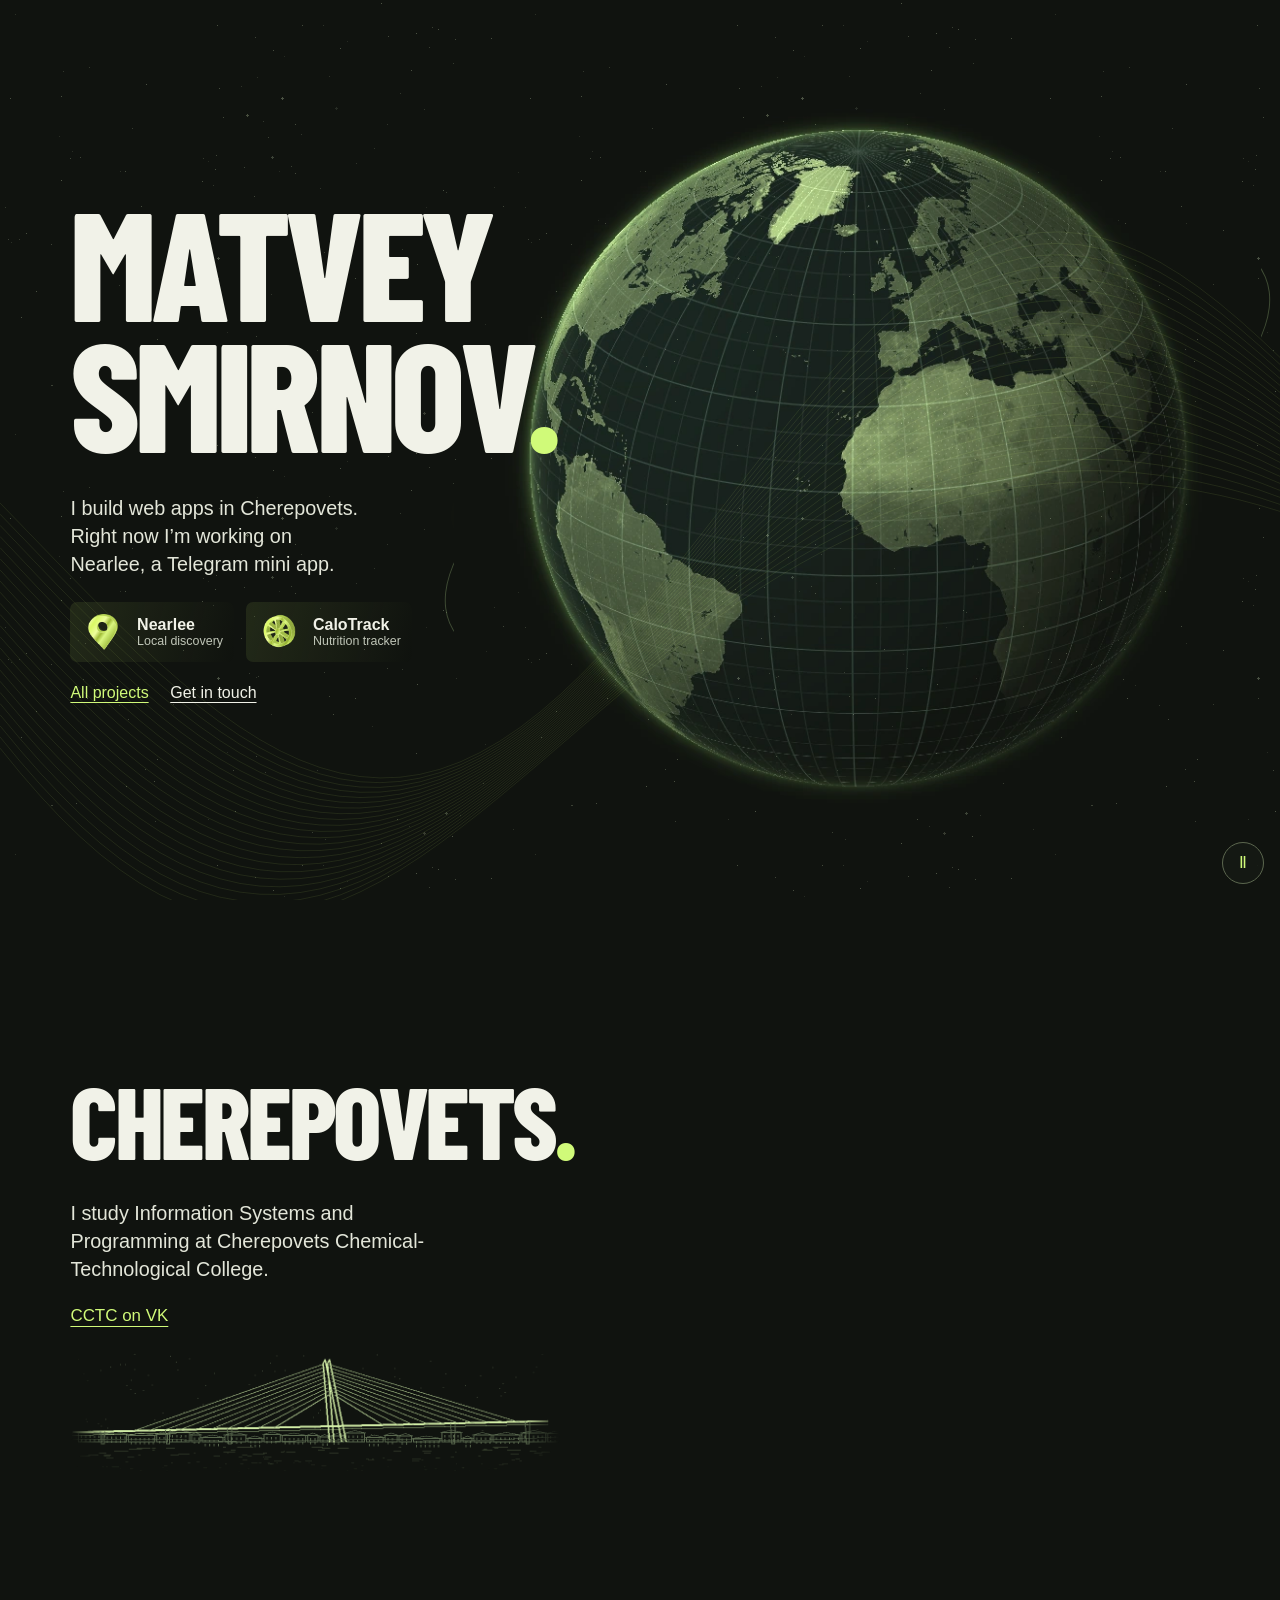
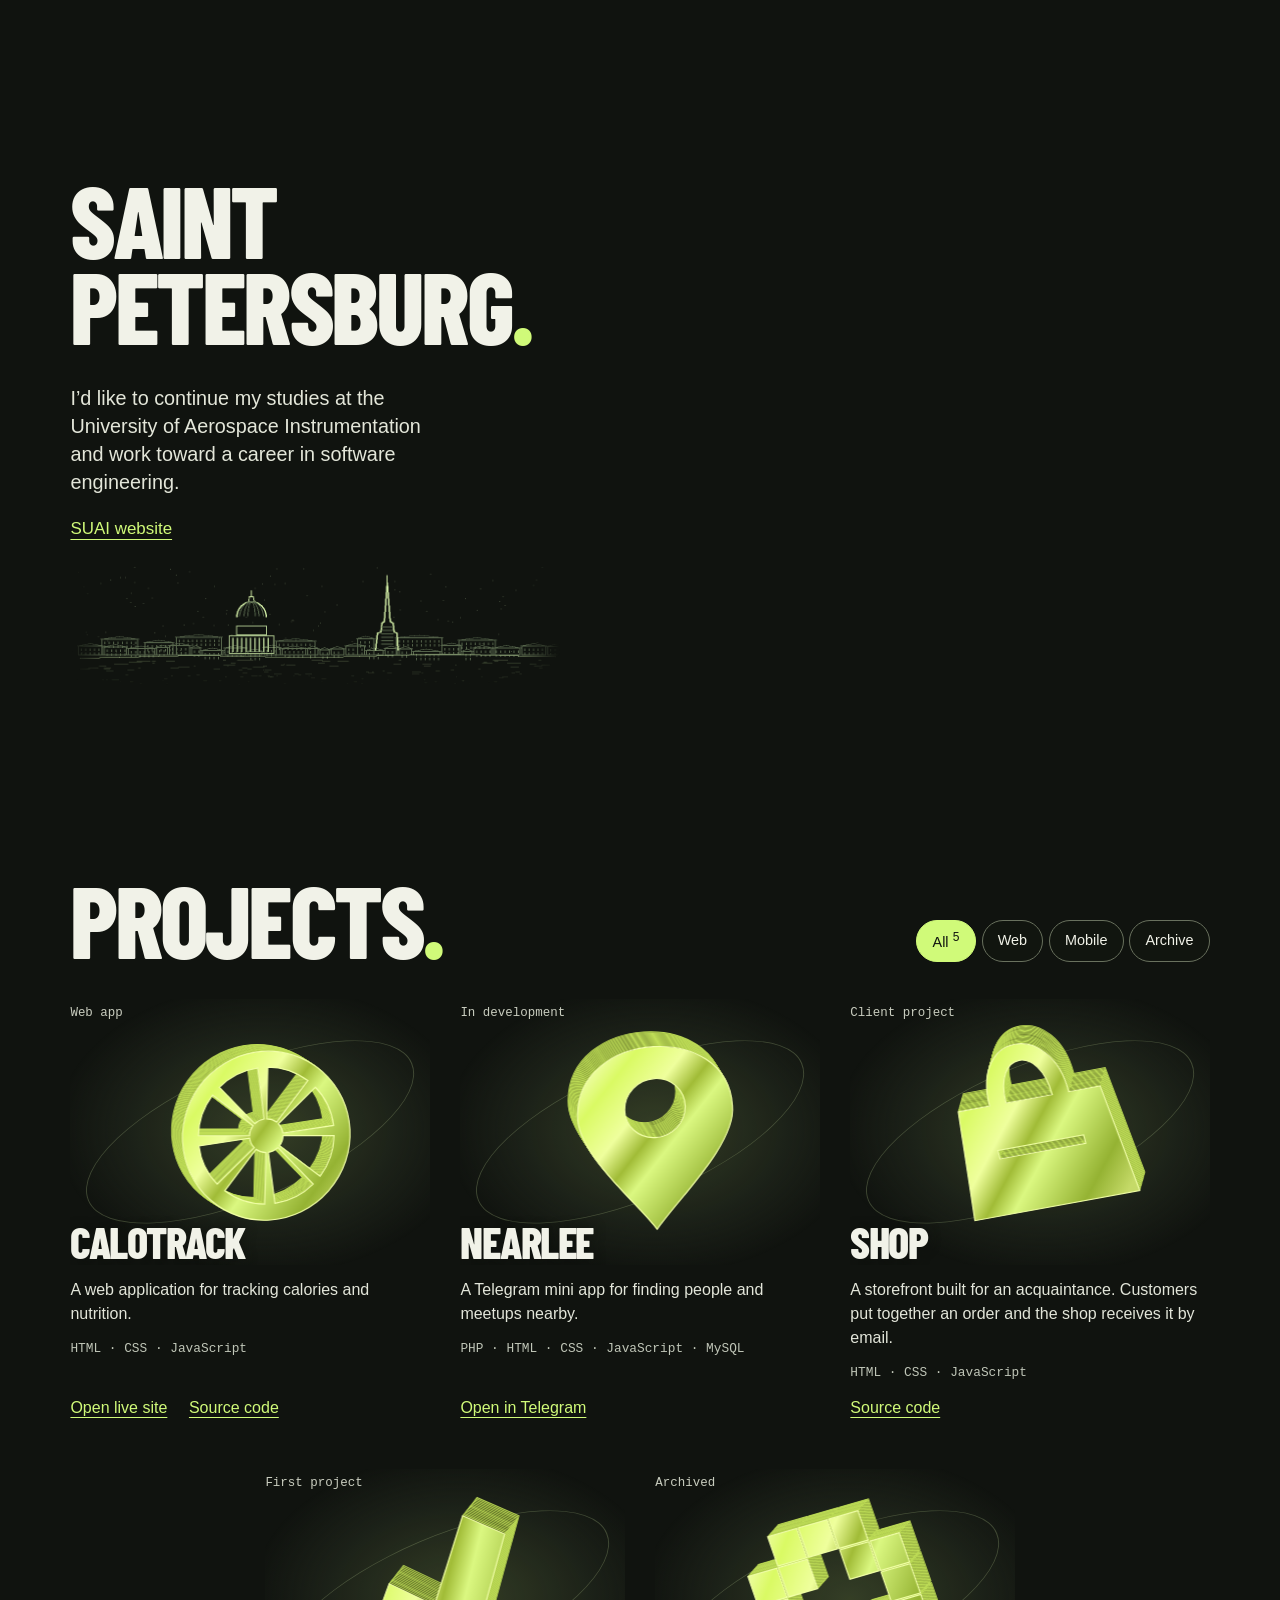
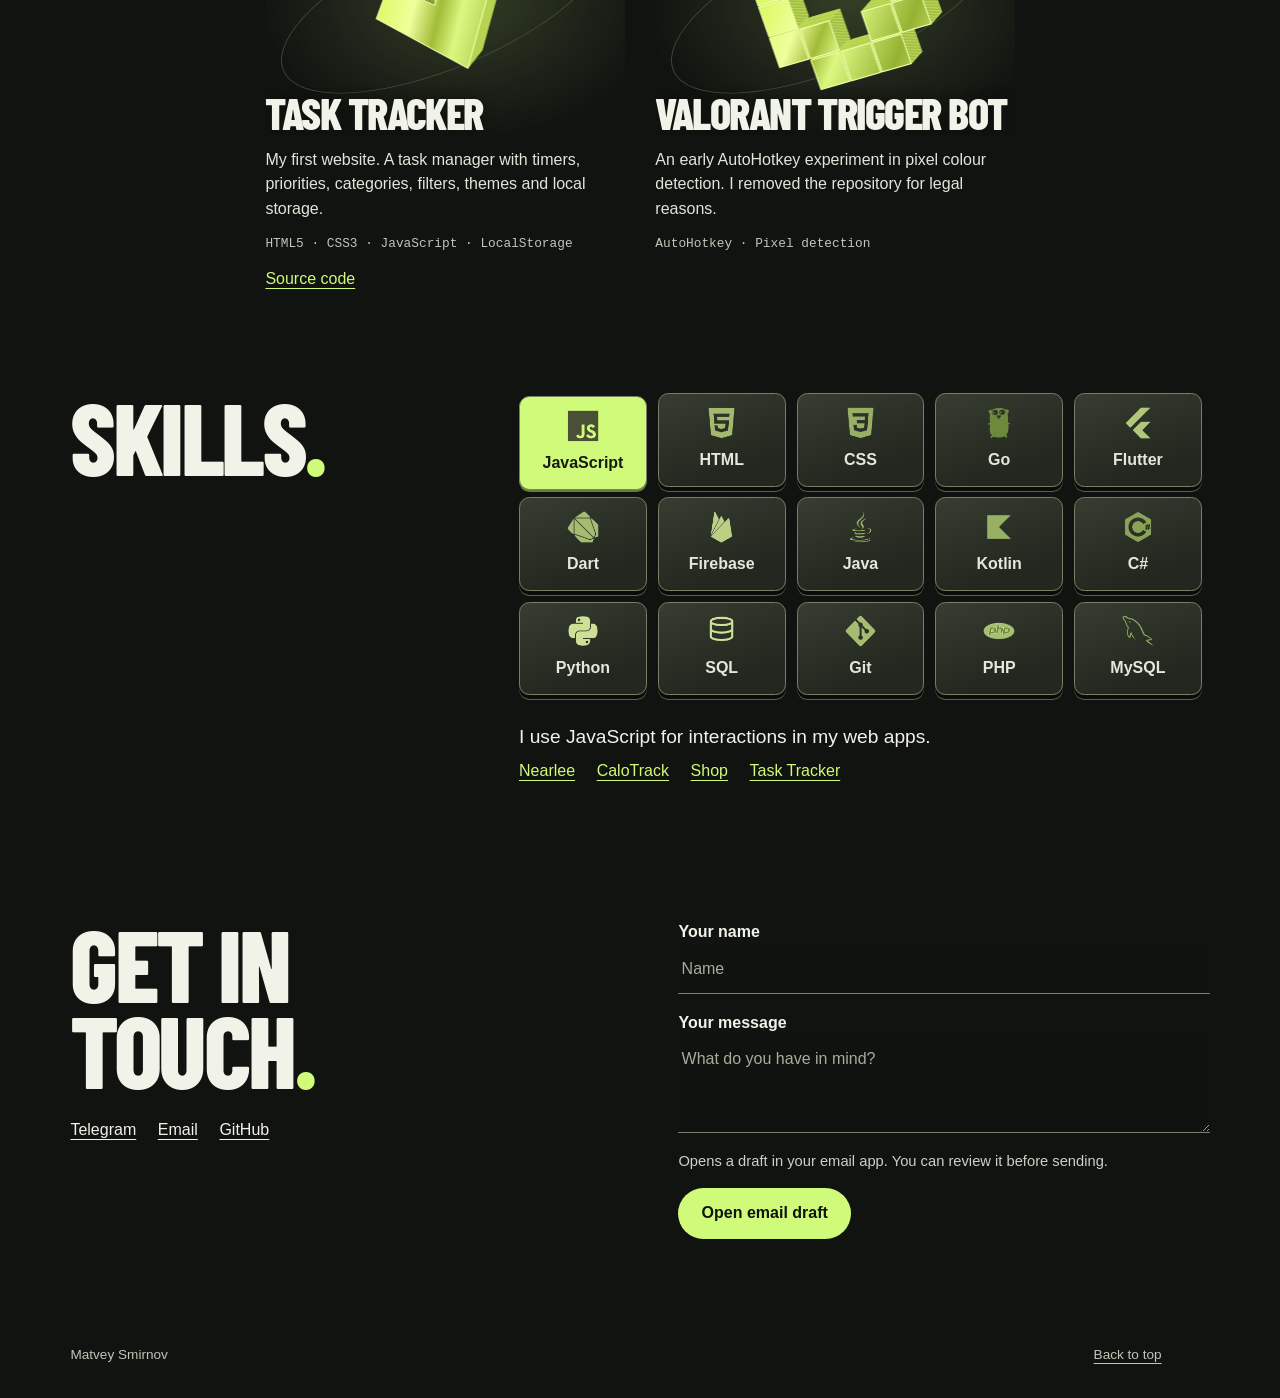
==== commit ef4d8f91: "Redesign portfolio with interactive journey" ====
--- a/index.html
+++ b/index.html
@@ -1,493 +1,180 @@
-<!DOCTYPE html>
-<html lang="en">
-<head>
-    <meta charset="UTF-8">
-    <meta name="viewport" content="width=device-width, initial-scale=1.0">
-    <meta name="yandex-verification" content="1eda2d6c51a729b6" />
-    <title>Matvey Smirnov — developer · Portfolio</title>
-    <meta name="description" content="Matvey Smirnov — student developer focused on software, mobile development and engineering.">
-    <meta name="description" content="Матвей Смирнов — студент-разработчик. Портфолио проектов в области программирования, информационных систем и мобильной разработки.">
-    <link rel="icon" type="image/png" href="/favicon.png">
-    <link rel="preconnect" href="https://fonts.googleapis.com">
-    <link rel="preconnect" href="https://fonts.gstatic.com" crossorigin>
-    <link href="https://fonts.googleapis.com/css2?family=Antonio:wght@700&family=Inter:wght@500;600;700&display=swap" rel="stylesheet">
-    <link rel="stylesheet" href="style.css">
-    <link rel="canonical" href="https://reshapiz.ru/">
-</head>
-
-<body>
-    <div class="mobile-warning" id="mobileWarning" aria-hidden="true">
-    <div class="mobile-warning__backdrop"></div>
-
-    <div class="mobile-warning__window" role="dialog" aria-modal="true" aria-labelledby="mobileWarningTitle">
-        <span class="mobile-warning__label">MOBILE EXPERIENCE</span>
-
-        <h2 id="mobileWarningTitle">ADAPTATION IN PROGRESS</h2>
-
-        <p>
-            The mobile version of this website is still under development.
-            Some elements may not be displayed exactly as intended.
-            If this does not bother you, continue.
-        </p>
-
-        <button class="button button--dark mobile-warning__continue" type="button">
-            Continue
-        </button>
-    </div>
-</div>
-    <div class="marquee">
-        <div class="marquee__track">
-            <span>MATVEY SMIRNOV · STUDENT DEVELOPER · BUILDING · LEARNING · SHIPPING · MATVEY SMIRNOV · STUDENT DEVELOPER · BUILDING · LEARNING · SHIPPING · </span>
-            <span>MATVEY SMIRNOV · STUDENT DEVELOPER · BUILDING · LEARNING · SHIPPING · MATVEY SMIRNOV · STUDENT DEVELOPER · BUILDING · LEARNING · SHIPPING · </span>
-            <span>MATVEY SMIRNOV · STUDENT DEVELOPER · BUILDING · LEARNING · SHIPPING · MATVEY SMIRNOV · STUDENT DEVELOPER · BUILDING · LEARNING · SHIPPING · </span>
-            <span>MATVEY SMIRNOV · STUDENT DEVELOPER · BUILDING · LEARNING · SHIPPING · MATVEY SMIRNOV · STUDENT DEVELOPER · BUILDING · LEARNING · SHIPPING · </span>
-            <span>MATVEY SMIRNOV · STUDENT DEVELOPER · BUILDING · LEARNING · SHIPPING · MATVEY SMIRNOV · STUDENT DEVELOPER · BUILDING · LEARNING · SHIPPING · </span>
-            <span>MATVEY SMIRNOV · STUDENT DEVELOPER · BUILDING · LEARNING · SHIPPING · MATVEY SMIRNOV · STUDENT DEVELOPER · BUILDING · LEARNING · SHIPPING · </span>
-        </div>
-    </div>
-
-    <header class="site-header">
-        <nav class="nav">
-            <a href="#about">About</a>
-            <a href="#work">Work</a>
-            <a href="#stack">Stack</a>
-            <a href="#contact">Contact</a>
-        </nav>
-
-        <a class="button button--dark header__github" href="https://github.com/reshapiz" target="_blank" rel="noopener noreferrer">
-            GitHub
-        </a>
-
-        <button class="menu-toggle" aria-label="Open menu" aria-expanded="false">
-            +
-        </button>
-    </header>
-
-    <main id="top">
-        <section class="section hero">
-            <div class="ribbon ribbon--hero"></div>
-
-            <div class="sticker sticker--ember sticker--rocket">↗</div>
-            <div class="sticker sticker--yellow sticker--coin">+</div>
-            <div class="sticker sticker--purple sticker--code">&lt;/&gt;</div>
-
-            <div class="hero__content reveal">
-                <div class="eyebrow">STUDENT DEVELOPER · CHEREPOVETS, RUSSIA</div>
-
-                <h1 class="display">
-                    RESHAPIZ
-                </h1>
-
-                <p class="hero__tagline">
-                    Student developer building software, exploring mobile development and growing toward engineering.
-                </p>
-
-                <div class="hero__actions">
-                    <a class="button button--dark" href="#work">View my work</a>
-                    <a class="button button--light" href="#contact">Get in touch</a>
-                </div>
-            </div>
-
-            <div class="sticker sticker--mint hero__sticker">
-                <strong>01</strong>
-                <span>BUILD<br>LEARN<br>REPEAT</span>
-            </div>
-        </section>
-
-        <section class="section section--white" id="about">
-
-            <div class="about-grid">
-                <div class="reveal">
-                    <h2 class="heading">
-                        CODE<br>
-                        WITH<br>
-                        PURPOSE
-                    </h2>
-                </div>
-
-                <div class="about-copy reveal">
-                    <p class="lead">
-                        I'm Matvey, a student developer focused on becoming a strong software engineer.
-                    </p>
-
-                    <p>
-                        I study Information Systems and Programming at Cherepovets Chemical-Technological College. My current focus is software development, with particular interest in mobile applications.
-                    </p>
-
-                    <p>
-                        I'm building my foundation across programming languages, databases, application development and software engineering practices.
-                    </p>
-
-                    <p>
-                        My long-term goal is to become highly proficient in Java, Kotlin, C# and database technologies while keeping the door open to engineering.
-                    </p>
-                </div>
-            </div>
-
-            <div class="timeline reveal">
-                <div class="timeline__item">
-                    <div class="timeline__year">NOW</div>
-
-                    <div class="timeline__body">
-                        <div class="timeline__title">
-                            <h3>CCTC</h3>
-
-                            <a class="circle-arrow" href="https://vk.ru/him_teh_che_professionalitet" target="_blank" rel="noopener noreferrer" aria-label="Open CCTC">
-                                ↗
-                            </a>
-                        </div>
-
-                        <p>Information Systems and Programming</p>
-                    </div>
-                </div>
-
-                <div class="timeline__item">
-                    <div class="timeline__year">NEXT</div>
-
-                    <div class="timeline__body">
-                        <div class="timeline__title">
-                            <h3>SUAI (GUAP)</h3>
-
-                            <a class="circle-arrow" href="https://guap.ru/" target="_blank" rel="noopener noreferrer" aria-label="Open SUAI">
-                                ↗
-                            </a>
-                        </div>
-
-                        <p>Planning to continue education at SUAI (GUAP)</p>
-                    </div>
-                </div>
-
-                <div class="timeline__item">
-                    <div class="timeline__year">AHEAD</div>
-
-                    <div class="timeline__body">
-                        <div class="timeline__title">
-                            <h3>ENGINEER</h3>
-                        </div>
-
-                        <p>Software development with an engineering perspective</p>
-                    </div>
-                </div>
-            </div>
-        </section>
-
-        <section class="section section--gray work" id="work">
-            <div class="ribbon ribbon--work"></div>
-
-            <h2 class="display display--work reveal">
-                THINGS<br>
-                I'M<br>
-                BUILDING
-            </h2>
-
-            <div class="projects">
-                <article class="project-card project-card--blue reveal">
-                    <div class="project-card__top">
-                        <span class="status">WEB PROJECT</span>
-                    </div>
-
-                    <div class="project-card__body">
-                        <span class="project-type">CALOTRACK</span>
-
-                        <h3>CALO<br>TRACK</h3>
-
-                        <p>
-                            A web application for calorie and nutrition tracking.
-                        </p>
-                    </div>
-
-                    <div class="project-card__bottom">
-                        <div class="tags">
-                            <span>HTML</span>
-                            <span>CSS</span>
-                            <span>JavaScript</span>
-                        </div>
-
-                        
-                        <a class="circle-arrow" href="https://github.com/reshapiz/calotrack" target="_blank" rel="noopener noreferrer" aria-label="Open Calotrack">
-                             ↗
-                        </a>
-                    </div>
-                              <br>
-                              <br>
-                              <br>  
-                        <a class="project-button" href="https://reshapiz.github.io/calotrack/" target="blank" rel="noopener noreferrer">
-                           OPEN LIVE ↗
-                        </a>
-                    </article>
-
-                <article class="project-card project-card--lavender reveal">
-                    <div class="project-card__top">
-                        <span class="status">CLIENT PROJECT</span>
-                    </div>
-
-                    <div class="project-card__body">
-                        <span class="project-type">E-COMMERCE</span>
-
-                        <h3>SHOP</h3>
-
-                        <p>
-                            A product sales website developed to help an acquaintance sell goods, including order formation and email delivery.
-                        </p>
-                    </div>
-
-                    <div class="project-card__bottom">
-                        <div class="tags">
-                            <span>HTML</span>
-                            <span>CSS</span>
-                            <span>JavaScript</span>
-                        </div>
-
-                        <a class="circle-arrow" href="https://github.com/reshapiz/shop" target="_blank" rel="noopener noreferrer" aria-label="Open Shop">
-                            ↗
-                        </a>
-                    </div>
-                </article>
-
-                <article class="project-card project-card--mint reveal">
-                    <div class="project-card__top">
-                        <span class="status">FIRST PROJECT</span>
-                    </div>
-
-                    <div class="project-card__body">
-                        <span class="project-type">WEB APPLICATION</span>
-
-                        <h3>TASK<br>TRACKER</h3>
-
-                        <p>
-                            My first website. A task management application with timers, priorities, categories, filtering, themes and persistent storage.
-                        </p>
-                    </div>
-
-                    <div class="project-card__bottom">
-                        <div class="tags">
-                            <span>HTML5</span>
-                            <span>CSS3</span>
-                            <span>JavaScript</span>
-                            <span>LocalStorage</span>
-                        </div>
-
-                        <a class="circle-arrow" href="https://github.com/reshapiz/task-tracker" target="_blank" rel="noopener noreferrer" aria-label="Open Task Tracker">
-                            ↗
-                        </a>
-                    </div>
-                </article>
-
-                <article class="project-card project-card--electric reveal project-card--nearby">
-                    <div class="project-card__top">
-                        <span class="status status--development">IN DEVELOPMENT</span>
-                    </div>
-
-                    <div class="project-card__body">
-                        <span class="project-type">MOBILE APPLICATION</span>
-
-                        <h3>NEARBY<br>APP</h3>
-
-                        <p>
-                            A mobile application currently in development, exploring Flutter, Dart, Firebase and modern application architecture.
-                        </p>
-                    </div>
-
-                    <div class="project-card__bottom">
-                        <div class="tags">
-                            <span>Flutter</span>
-                            <span>Dart</span>
-                            <span>Firebase</span>
-                        </div>
-                        
-                        <a class="project-button" href="t.me/NearleeBot" target="blank" rel="noopener noreferrer">
-                           OPEN LIVE ↗
-                        </a>
-
-                        <button class="circle-arrow nearby-open" type="button" aria-label="Open Nearby preview">
-                            ↗
-                        </button>
-                    </div>
-                </article>
-
-                <article class="project-card project-card--yellow reveal">
-                    <div class="project-card__top">
-                        <span class="status status--archived">ARCHIVED</span>
-                    </div>
-
-                    <div class="project-card__body">
-                        <span class="project-type">AUTOHOTKEY AUTOMATION</span>
-
-                        <h3>VALORANT<br>TRIGGER BOT</h3>
-
-                        <p>
-                            An educational AutoHotkey automation project using pixel color detection. The repository was deleted for legal reasons.
-                        </p>
-                    </div>
-
-                    <div class="project-card__bottom">
-                        <div class="tags">
-                            <span>AutoHotkey</span>
-                            <span>Pixel Detection</span>
-                        </div>
-
-                        <span class="archived-mark">DELETED</span>
-                    </div>
-                </article>
-            </div>
-        </section>
-
-        <section class="section section--white stack" id="stack">
-            <div class="sticker sticker--yellow sticker--db">DB</div>
-
-            <div class="stack-intro">
-                <h2 class="heading reveal">
-                    MY<br>
-                    TOOLKIT
-                </h2>
-                <div class="stack-cloud reveal">
-                    <span class="tech tech--learning">in the study</span>
-                    <span class="tech tech--active">in possession</span>
-                    <span class="tech tech--violet">weak lvl</span>
-                    <span class="tech">considering it for study</span>
-                </div>  
-
-                <p class="lead reveal">
-                    A growing technical foundation across application development, programming languages, databases and web technologies.
-                </p>
-            </div>
-
-            <div class="stack-cloud reveal">
-                <span class="tech">Dart</span>
-                <span class="tech">Flutter</span>
-                <span class="tech tech--violet">C#</span>
-                <span class="tech tech--learning">Java</span>
-                <span class="tech tech--violet">Python</span>
-                <span class="tech tech--active">JavaScript</span>
-                <span class="tech tech--active">CSS</span>
-                <span class="tech tech--active">HTML</span>
-                <span class="tech tech--violet">SQL</span>
-                <span class="tech">Firebase</span>
-                <span class="tech ">Git</span>
-                <span class="tech tech--active">Go</span>
-                <span class="tech tech--learning">Kotlin</span>
-            </div>
-
-            <div class="active-note reveal">
-                <span class="active-note__dot"></span>
-                <strong>ACTIVE FOCUS</strong>
-                <span>Firebase · Flutter · Dart</span>
-            </div>
-        </section>
-
-        <section class="section section--sky direction">
-            <div class="ribbon ribbon--direction"></div>
-
-            <h2 class="display display--direction reveal">
-                BUILD<br>
-                DEEPER
-            </h2>
-
-            <div class="direction-content">
-                <p class="lead reveal">
-                    I'm still at the beginning of the path, so the priority is depth rather than simply collecting technologies.
-                </p>
-
-                <div class="direction-cards reveal">
-                    <article class="mini-card">
-                        <b>MOBILE</b>
-                        <span>Flutter & Dart</span>
-                    </article>
-
-                    <article class="mini-card">
-                        <b>LANGUAGES</b>
-                        <span>Java · Kotlin · C#</span>
-                    </article>
-
-                    <article class="mini-card">
-                        <b>DATA</b>
-                        <span>Databases & SQL</span>
-                    </article>
-
-                    <article class="mini-card">
-                        <b>ENGINEERING</b>
-                        <span>Systems & Software</span>
-                    </article>
-                </div>
-            </div>
-        </section>
-
-        <section class="section section--black contact" id="contact">
-            <div class="contact-sticker sticker sticker--ember">↗</div>
-
-            <h2 class="display display--contact reveal">
-                LET'S<br>
-                TALK
-            </h2>
-
-            <p class="contact-copy reveal">
-                Have a project, idea or opportunity? You can find me on Telegram or reach me by email.
-            </p>
-
-            <div class="contact-actions reveal">
-                <a class="button button--light" href="https://t.me/reshapiz" target="_blank" rel="noopener noreferrer">
-                    Telegram
-                </a>
-
-                <a class="button button--outline-light" href="mailto:Disketion-partner@yandex.ru">
-                    Email
-                </a>
-
-                <a class="button button--outline-light" href="https://github.com/reshapiz" target="_blank" rel="noopener noreferrer">
-                    GitHub
-                </a>
-            </div>
-        </section>
-    </main>
-
-    <footer class="footer">
-        <span>MATVEY SMIRNOV · STUDENT DEVELOPER</span>
-        <span>© 2026</span>
-        <a href="#top">BACK TO TOP ↑</a>
-    </footer>
-
-    <div class="modal" id="nearbyModal" aria-hidden="true">
-        <div class="modal__backdrop"></div>
-
-        <div class="modal__window" role="dialog" aria-modal="true" aria-labelledby="nearbyModalTitle">
-            <div class="modal__header">
-                <div>
-                    <span class="modal__eyebrow">IN DEVELOPMENT</span>
-                    <h2 id="nearbyModalTitle">NEARBY APP</h2>
-                </div>
-
-                <button class="modal__close" type="button" aria-label="Close preview">
-                    ×
-                </button>
-            </div>
-
-            <div class="modal__content">
-                <div class="modal__intro">
-                    <div>
-                        <span class="modal__label">FUTURE APPLICATION</span>
-                        <p>
-                            An app that surfaces what's happening right around you — nearby people, spontaneous meetups, local happenings and quiet signals when you could use company. The interface explores Home, Radar, Circle and Profile experiences.
-                        </p>
-                    </div>
-
-                    <div class="modal__tags">
-                        <span>Flutter</span>
-                        <span>Dart</span>
-                        <span>Firebase</span>
-                    </div>
-                </div>
-
-                <div class="nearby-preview">
-                    <iframe
-                        src="nearby-app/index.html"
-                        title="Nearby App preview"
-                        loading="lazy">
-                    </iframe>
-                </div>
-            </div>
-        </div>
-    </div>
-
-    <script src="script.js"></script>
-</body>
-</html>
+<!doctype html>
+<html lang="en">
+<head>
+  <meta charset="utf-8">
+  <meta name="viewport" content="width=device-width, initial-scale=1">
+  <meta name="yandex-verification" content="1eda2d6c51a729b6">
+  <title>Matvey Smirnov — Developer portfolio | Reshapiz</title>
+  <meta name="description" content="Matvey Smirnov, a student developer in Cherepovets. Explore web projects, mobile experiments and the technologies behind them.">
+  <meta name="theme-color" content="#151613">
+  <link rel="canonical" href="https://reshapiz.ru/">
+  <link rel="icon" href="favicon.png">
+  <link rel="stylesheet" href="style.css">
+  <script defer src="motion.js"></script>
+  <script defer src="script.js"></script>
+  <script defer src="journey.js"></script>
+  <script defer src="gallery.js"></script>
+  <noscript><style>.camera { display:none } .chapter { min-height:auto; padding-block:3rem; flex-wrap:wrap } .chapter div {width:min(100%,42rem)} .chapter img {display:block;width:min(100%,34rem);mix-blend-mode:screen}</style></noscript>
+</head>
+<body id="top">
+<a class="skip" href="#main">Skip to content</a>
+<button id="pause" class="motion-toggle" hidden aria-label="Pause motion" title="Pause motion">Ⅱ</button>
+<canvas class="ribbon-field atmosphere" aria-hidden="true"></canvas>
+<main id="main">
+  <div class="journey" id="about">
+    <div class="camera" aria-hidden="true">
+      <div class="planet">
+        <div class="orbit-ring"></div>
+        <img id="earth-poster" src="assets/earth.webp" alt="" fetchpriority="high">
+        <video id="earth-flight" data-src="assets/journey.mp4" muted playsinline preload="auto" tabindex="-1" poster="assets/earth.webp" disablepictureinpicture>
+        </video>
+      </div>
+    </div>
+    <div class="wrap chapters">
+      <div class="chapter intro">
+        <div>
+          <h1>Matvey<br>Smirnov<i>.</i></h1>
+          <p>I build web apps in Cherepovets. Right now I’m working on Nearlee, a Telegram mini app.</p>
+          <div class="project-shortcuts">
+            <a href="#project-nearlee"><img src="assets/nearlee.webp" width="72" height="58" alt=""><span>Nearlee<small>Local discovery</small></span></a>
+            <a href="#project-calotrack"><img src="assets/calotrack.webp" width="72" height="58" alt=""><span>CaloTrack<small>Nutrition tracker</small></span></a>
+          </div>
+          <div class="intro-links"><a href="#work">All projects</a><a href="#contact">Get in touch</a></div>
+        </div>
+        <noscript><img src="assets/earth.webp" alt=""></noscript>
+      </div>
+      <div class="chapter home" id="cherepovets">
+        <div><h2>Cherepovets<i>.</i></h2>
+          <p>I study Information Systems and Programming at Cherepovets Chemical-Technological College.</p>
+          <a class="place-link" href="https://vk.ru/him_teh_che_professionalitet" target="_blank" rel="noopener noreferrer">CCTC on VK</a>
+          <img class="city-print" src="assets/bridge-print.webp" width="1000" height="270" alt="Illustration of a cable-stayed bridge over the Sheksna River" loading="lazy">
+        </div>
+        <noscript><img src="assets/cherepovets.webp" alt=""></noscript>
+      </div>
+      <div class="chapter destination" id="petersburg">
+        <div><h2>Saint<br>Petersburg<i>.</i></h2>
+          <p>I’d like to continue my studies at the University of Aerospace Instrumentation and work toward a career in software engineering.</p>
+          <a class="place-link" href="https://guap.ru/" target="_blank" rel="noopener noreferrer">SUAI website</a>
+          <img class="city-print" src="assets/neva-print.webp" width="1000" height="270" alt="Illustration of the Saint Petersburg skyline along the Neva" loading="lazy">
+        </div>
+        <noscript><img src="assets/petersburg.webp" alt=""></noscript>
+      </div>
+    </div>
+  </div>
+  <section class="work" id="work">
+    <div class="wrap">
+      <div class="section-head"><h2>Projects<i>.</i></h2>
+        <div class="filters" aria-label="Filter projects" role="group" hidden><button type="button" aria-pressed="true" data-filter="all">All <sup>5</sup></button><button type="button" aria-pressed="false" data-filter="web">Web</button><button type="button" aria-pressed="false" data-filter="mobile">Mobile</button><button type="button" aria-pressed="false" data-filter="archive">Archive</button></div>
+      </div>
+      <div class="project-grid">
+        <article class="project" id="project-calotrack" data-kind="web">
+          <div class="art" data-object="calotrack">
+            <img src="assets/calotrack.webp" alt="" loading="lazy">
+            <canvas aria-hidden="true"></canvas>
+            <span class="meta">Web app</span>
+            <h3>CaloTrack</h3>
+          </div>
+          <p>A web application for tracking calories and nutrition.</p><div class="tools">HTML · CSS · JavaScript</div>
+          <div class="links"><a href="https://reshapiz.github.io/calotrack/" target="_blank" rel="noopener noreferrer">Open live site</a><a href="https://github.com/reshapiz/calotrack" target="_blank" rel="noopener noreferrer">Source code</a></div>
+        </article>
+        <article class="project" id="project-nearlee" data-kind="mobile">
+          <div class="art" data-object="nearlee">
+            <img src="assets/nearlee.webp" alt="" loading="lazy">
+            <canvas aria-hidden="true"></canvas>
+            <span class="meta">In development</span>
+            <h3>Nearlee</h3>
+          </div>
+          <p>A Telegram mini app for finding people and meetups nearby.</p><div class="tools">PHP · HTML · CSS · JavaScript · MySQL</div>
+          <div class="links"><a href="https://t.me/NearleeBot" target="_blank" rel="noopener noreferrer">Open in Telegram</a></div>
+        </article>
+        <article class="project" id="project-shop" data-kind="web">
+          <div class="art" data-object="shop">
+            <img src="assets/shop.webp" alt="" loading="lazy">
+            <canvas aria-hidden="true"></canvas>
+            <span class="meta">Client project</span>
+            <h3>Shop</h3>
+          </div>
+          <p>A storefront built for an acquaintance. Customers put together an order and the shop receives it by email.</p><div class="tools">HTML · CSS · JavaScript</div><div class="links"><a href="https://github.com/reshapiz/shop" target="_blank" rel="noopener noreferrer">Source code</a></div>
+        </article>
+        <article class="project" id="project-task-tracker" data-kind="web">
+          <div class="art" data-object="task-tracker">
+            <img src="assets/task-tracker.webp" alt="" loading="lazy">
+            <canvas aria-hidden="true"></canvas>
+            <span class="meta">First project</span>
+            <h3>Task Tracker</h3>
+          </div>
+          <p>My first website. A task manager with timers, priorities, categories, filters, themes and local storage.</p><div class="tools">HTML5 · CSS3 · JavaScript · LocalStorage</div><div class="links"><a href="https://github.com/reshapiz/task-tracker" target="_blank" rel="noopener noreferrer">Source code</a></div>
+        </article>
+        <article class="project" id="project-archive" data-kind="archive">
+          <div class="art" data-object="archive">
+            <img src="assets/archive.webp" alt="" loading="lazy">
+            <canvas aria-hidden="true"></canvas>
+            <span class="meta">Archived</span>
+            <h3>Valorant Trigger Bot</h3>
+          </div>
+          <p>An early AutoHotkey experiment in pixel colour detection. I removed the repository for legal reasons.</p><div class="tools">AutoHotkey · Pixel detection</div>
+        </article>
+      </div>
+      <span class="sr" id="filter-status" role="status"></span>
+    </div>
+  </section>
+  <section class="toolkit wrap" id="stack">
+    <div class="stack-intro"><h2>Skills<i>.</i></h2></div>
+    <fieldset class="keyboard"><legend class="sr">Explore a technology</legend>
+        <input class="skill-choice sr" type="radio" name="technology" id="skill-0" aria-describedby="note-0" checked>
+        <label class="key" for="skill-0" style="--symbol:0">JavaScript</label>
+        <div class="skill-note" id="note-0"><p>I use JavaScript for interactions in my web apps.</p><div class="skill-projects"><a href="#project-nearlee">Nearlee</a><a href="#project-calotrack">CaloTrack</a><a href="#project-shop">Shop</a><a href="#project-task-tracker">Task Tracker</a></div></div>
+        <input class="skill-choice sr" type="radio" name="technology" id="skill-1" aria-describedby="note-1">
+        <label class="key" for="skill-1" style="--symbol:1">HTML</label>
+        <div class="skill-note" id="note-1"><p>I use HTML to structure the pages in my web projects.</p><div class="skill-projects"><a href="#project-nearlee">Nearlee</a><a href="#project-shop">Shop</a><a href="#project-calotrack">CaloTrack</a></div></div>
+        <input class="skill-choice sr" type="radio" name="technology" id="skill-2" aria-describedby="note-2">
+        <label class="key" for="skill-2" style="--symbol:2">CSS</label>
+        <div class="skill-note" id="note-2"><p>I use CSS for layouts and themes. Task Tracker was my first site with switchable themes.</p><div class="skill-projects"><a href="#project-nearlee">Nearlee</a><a href="#project-task-tracker">Task Tracker</a></div></div>
+        <input class="skill-choice sr" type="radio" name="technology" id="skill-3" aria-describedby="note-3">
+        <label class="key" for="skill-3" style="--symbol:3">Go</label>
+        <div class="skill-note" id="note-3"><p>One of the languages in my current toolkit.</p></div>
+        <input class="skill-choice sr" type="radio" name="technology" id="skill-4" aria-describedby="note-4">
+        <label class="key" for="skill-4" style="--symbol:4">Flutter</label>
+        <div class="skill-note" id="note-4"><p>I’m exploring Flutter for mobile development.</p></div>
+        <input class="skill-choice sr" type="radio" name="technology" id="skill-5" aria-describedby="note-5">
+        <label class="key" for="skill-5" style="--symbol:5">Dart</label>
+        <div class="skill-note" id="note-5"><p>I’m learning Dart alongside Flutter for mobile development.</p></div>
+        <input class="skill-choice sr" type="radio" name="technology" id="skill-6" aria-describedby="note-6">
+        <label class="key" for="skill-6" style="--symbol:6">Firebase</label>
+        <div class="skill-note" id="note-6"><p>I’m exploring Firebase for future mobile projects.</p></div>
+        <input class="skill-choice sr" type="radio" name="technology" id="skill-7" aria-describedby="note-7">
+        <label class="key" for="skill-7" style="--symbol:7">Java</label>
+        <div class="skill-note" id="note-7"><p>I’m studying Java as part of my software engineering foundation.</p></div>
+        <input class="skill-choice sr" type="radio" name="technology" id="skill-8" aria-describedby="note-8">
+        <label class="key" for="skill-8" style="--symbol:8">Kotlin</label>
+        <div class="skill-note" id="note-8"><p>I’m studying Kotlin with mobile development in mind.</p></div>
+        <input class="skill-choice sr" type="radio" name="technology" id="skill-9" aria-describedby="note-9">
+        <label class="key" for="skill-9" style="--symbol:9">C#</label>
+        <div class="skill-note" id="note-9"><p>I know the basics and want to go further with C#.</p></div>
+        <input class="skill-choice sr" type="radio" name="technology" id="skill-10" aria-describedby="note-10">
+        <label class="key" for="skill-10" style="--symbol:10">Python</label>
+        <div class="skill-note" id="note-10"><p>I’m learning the fundamentals of Python.</p></div>
+        <input class="skill-choice sr" type="radio" name="technology" id="skill-11" aria-describedby="note-11">
+        <label class="key" for="skill-11" style="--symbol:11">SQL</label>
+        <div class="skill-note" id="note-11"><p>I’m building my foundation in queries and relational databases.</p><div class="skill-projects"><a href="#project-nearlee">Nearlee</a></div></div>
+        <input class="skill-choice sr" type="radio" name="technology" id="skill-12" aria-describedby="note-12">
+        <label class="key" for="skill-12" style="--symbol:12">Git</label>
+        <div class="skill-note" id="note-12"><p>I’m exploring version control and development workflows.</p></div>
+        <input class="skill-choice sr" type="radio" name="technology" id="skill-13" aria-describedby="note-13">
+        <label class="key" for="skill-13" style="--symbol:13">PHP</label>
+        <div class="skill-note" id="note-13"><p>I use PHP for the server side of Nearlee.</p><div class="skill-projects"><a href="#project-nearlee">Nearlee</a></div></div>
+        <input class="skill-choice sr" type="radio" name="technology" id="skill-14" aria-describedby="note-14">
+        <label class="key" for="skill-14" style="--symbol:14">MySQL</label>
+        <div class="skill-note" id="note-14"><p>Nearlee uses MySQL for data storage.</p><div class="skill-projects"><a href="#project-nearlee">Nearlee</a></div></div>
+    </fieldset>
+  </section>
+  <section class="contact wrap" id="contact">
+    <div><h2>Get in<br>touch<i>.</i></h2>
+      <div class="links"><a href="https://t.me/reshapiz" target="_blank" rel="noopener noreferrer">Telegram</a><a href="mailto:Disketion-partner@yandex.ru">Email</a><a href="https://github.com/reshapiz" target="_blank" rel="noopener noreferrer">GitHub</a></div>
+    </div>
+    <form id="contact-form" hidden><label for="sender">Your name</label><input id="sender" name="name" autocomplete="name" placeholder="Name" required maxlength="100"><label for="message">Your message</label><textarea id="message" name="message" rows="3" required maxlength="1500" placeholder="What do you have in mind?"></textarea><p class="form-note">Opens a draft in your email app. You can review it before sending.</p><button class="btn dark" type="submit">Open email draft</button><p id="mail-status" class="form-note" role="status"></p></form>
+  </section>
+</main>
+<footer><div class="wrap"><span>Matvey Smirnov</span><a href="#top">Back to top</a></div></footer>
+</body>
+</html>
--- a/style.css
+++ b/style.css
@@ -1,1774 +1,159 @@
-:root {
-    --carbon: #000000;
-    --white: #ffffff;
-    --sky: #dceeff;
-    --gray: #cccccc;
-    --mist: #e9e9e9;
-    --blue: #4da2ff;
-    --mint: #55db9c;
-    --lavender: #e9ccff;
-    --ember: #fb4903;
-    --yellow: #ffd731;
-    --violet: #5c4ade;
-
-    --page: 1440px;
-    --radius-card: 30px;
-    --radius-big: 40px;
-    --radius-pill: 1600px;
-    --font-display: "Antonio", Impact, sans-serif;
-    --font-ui: "Inter", Arial, sans-serif;
-}
-
-* {
-    box-sizing: border-box;
-}
-
-html {
-    scroll-behavior: smooth;
-}
-
-body {
-    margin: 0;
-    background: var(--white);
-    color: var(--carbon);
-    font-family: var(--font-ui);
-    overflow-x: hidden;
-}
-
-body.modal-open {
-    overflow: hidden;
-}
-
-a {
-    color: inherit;
-    text-decoration: none;
-}
-
-button {
-    font: inherit;
-}
-
-.marquee {
-    height: 30px;
-    overflow: hidden;
-    background: var(--carbon);
-    color: var(--white);
-    display: flex;
-    align-items: center;
-    white-space: nowrap;
-    font-size: 12px;
-    font-weight: 700;
-    letter-spacing: .032em;
-}
-
-.marquee__track {
-    display: flex;
-    width: max-content;
-    animation: marquee 28s linear infinite;
-}
-
-.marquee__track span {
-    padding-right: 40px;
-}
-
-@keyframes marquee {
-    to {
-        transform: translateX(-50%);
-    }
-}
-
-.site-header {
-    position: fixed;
-    top: 48px;
-    left: 50%;
-    transform: translateX(-50%);
-    z-index: 100;
-    width: min(calc(100% - 48px), var(--page));
-    display: grid;
-    grid-template-columns: 1fr auto 1fr;
-    align-items: center;
-    gap: 16px;
-    pointer-events: none;
-}
-
-.logo,
-.nav,
-.header__github,
-.menu-toggle {
-    pointer-events: auto;
-}
-
-.logo {
-    width: 44px;
-    height: 44px;
-    border: 1px solid var(--carbon);
-    border-radius: 50%;
-    background: var(--white);
-    display: grid;
-    place-items: center;
-    font-size: 12px;
-    font-weight: 700;
-}
-
-.nav {
-    display: flex;
-    gap: 4px;
-    padding: 4px;
-    border: 1px solid var(--carbon);
-    border-radius: var(--radius-pill);
-    background: var(--white);
-}
-
-.nav a {
-    padding: 12px 16px;
-    border-radius: var(--radius-pill);
-    font-size: 12px;
-    font-weight: 700;
-    letter-spacing: .032em;
-    transition: .2s ease;
-}
-
-.nav a:hover {
-    background: var(--mist);
-}
-
-.header__github {
-    justify-self: end;
-}
-
-.menu-toggle {
-    display: none;
-}
-
-.button {
-    display: inline-flex;
-    align-items: center;
-    justify-content: center;
-    min-height: 42px;
-    padding: 10px 16px;
-    border-radius: var(--radius-pill);
-    border: 1px solid var(--carbon);
-    font-size: 13px;
-    font-weight: 700;
-    letter-spacing: .032em;
-    transition: transform .2s ease, background .2s ease;
-}
-
-.button:hover {
-    transform: translateY(-2px);
-}
-
-.button--dark {
-    background: var(--carbon);
-    color: var(--white);
-}
-
-.button--light {
-    background: var(--white);
-    color: var(--carbon);
-}
-
-.button--outline-light {
-    background: transparent;
-    color: var(--white);
-    border-color: var(--white);
-}
-
-.section {
-    position: relative;
-    min-height: 100vh;
-    padding: 150px max(32px, calc((100vw - var(--page)) / 2)) 100px;
-    overflow: hidden;
-}
-
-.hero {
-    min-height: 100vh;
-    background: var(--sky);
-    display: flex;
-    align-items: center;
-    justify-content: center;
-    text-align: center;
-}
-
-.hero__content {
-    position: relative;
-    z-index: 5;
-    max-width: 1200px;
-}
-
-.eyebrow,
-.section-label {
-    font-size: 12px;
-    font-weight: 700;
-    letter-spacing: .032em;
-}
-
-.eyebrow {
-    margin-bottom: 24px;
-}
-
-.display {
-    position: relative;
-    z-index: 3;
-    margin: 0;
-    font-family: var(--font-display);
-    font-size: clamp(100px, 15vw, 230px);
-    line-height: .76;
-    font-weight: 700;
-    letter-spacing: -.025em;
-}
-
-.hero__tagline {
-    max-width: 700px;
-    margin: 42px auto 0;
-    font-size: 24px;
-    line-height: 1.25;
-    font-weight: 500;
-}
-
-.hero__actions {
-    margin-top: 32px;
-    display: flex;
-    justify-content: center;
-    gap: 8px;
-}
-
-.ribbon {
-    position: absolute;
-    pointer-events: none;
-    background: var(--blue);
-    border: 1px solid var(--carbon);
-    border-radius: 50%;
-    filter: none;
-}
-
-.ribbon--hero {
-    width: 1050px;
-    height: 230px;
-    left: 50%;
-    top: 50%;
-    transform: translate(-50%, -20%) rotate(-12deg);
-    border-radius: 50%;
-    box-shadow:
-        inset 0 -20px 0 rgba(0, 0, 0, .08),
-        inset 20px 0 0 rgba(255, 255, 255, .08);
-}
-
-.ribbon--work {
-    width: 1200px;
-    height: 210px;
-    right: -420px;
-    top: 160px;
-    transform: rotate(18deg);
-}
-
-.ribbon--direction {
-    width: 1000px;
-    height: 180px;
-    right: -250px;
-    top: 190px;
-    transform: rotate(-18deg);
-}
-
-.sticker {
-    position: absolute;
-    z-index: 8;
-    border: 1px solid var(--carbon);
-    border-radius: 20px;
-    display: grid;
-    place-items: center;
-    font-weight: 700;
-    transform: rotate(-8deg);
-}
-
-.sticker--ember {
-    background: var(--ember);
-}
-
-.sticker--yellow {
-    background: var(--yellow);
-}
-
-.sticker--purple {
-    background: var(--violet);
-    color: var(--white);
-}
-
-.sticker--mint {
-    background: var(--mint);
-}
-
-.sticker--rocket {
-    width: 70px;
-    height: 70px;
-    right: 12%;
-    top: 25%;
-    font-size: 28px;
-}
-
-.sticker--coin {
-    width: 54px;
-    height: 54px;
-    left: 12%;
-    top: 27%;
-    border-radius: 50%;
-    font-size: 24px;
-    transform: rotate(12deg);
-}
-
-.sticker--code {
-    width: 80px;
-    height: 50px;
-    left: 18%;
-    bottom: 22%;
-    transform: rotate(-5deg);
-}
-
-.hero__sticker {
-    right: 9%;
-    bottom: 12%;
-    width: 100px;
-    height: 100px;
-    padding: 12px;
-    text-align: left;
-    transform: rotate(7deg);
-    display: flex;
-    flex-direction: column;
-    justify-content: space-between;
-}
-
-.hero__sticker strong {
-    font-size: 20px;
-}
-
-.hero__sticker span {
-    font-size: 11px;
-    line-height: 1.1;
-    letter-spacing: .04em;
-}
-
-.section--white {
-    background: var(--white);
-}
-
-.section--gray {
-    background: var(--gray);
-}
-
-.section--sky {
-    background: var(--sky);
-}
-
-.section--black {
-    background: var(--carbon);
-    color: var(--white);
-}
-
-.section-label {
-    position: relative;
-    z-index: 5;
-    margin-bottom: 48px;
-}
-
-.about-grid {
-    max-width: var(--page);
-    margin: 0 auto;
-    display: grid;
-    grid-template-columns: 1.1fr .9fr;
-    gap: 80px;
-    align-items: start;
-}
-
-.heading {
-    margin: 0;
-    font-family: var(--font-display);
-    font-size: clamp(90px, 11vw, 180px);
-    line-height: .78;
-    letter-spacing: -.02em;
-}
-
-.about-copy {
-    padding-top: 16px;
-}
-
-.about-copy p {
-    max-width: 620px;
-    font-size: 16px;
-    line-height: 1.55;
-}
-
-.about-copy .lead,
-.lead {
-    font-size: 24px;
-    line-height: 1.25;
-    font-weight: 500;
-}
-
-.timeline {
-    max-width: var(--page);
-    margin: 100px auto 0;
-    border-top: 1px solid var(--carbon);
-}
-
-.timeline__item {
-    display: grid;
-    grid-template-columns: 120px 1fr;
-    gap: 32px;
-    padding: 28px 0;
-    border-bottom: 1px solid var(--carbon);
-}
-
-.timeline__year {
-    font-size: 12px;
-    font-weight: 700;
-    letter-spacing: .08em;
-}
-
-.timeline__title {
-    display: flex;
-    align-items: center;
-    gap: 14px;
-}
-
-.timeline__title h3 {
-    margin: 0;
-    font-family: var(--font-display);
-    font-size: 58px;
-    line-height: .9;
-}
-
-.timeline__body p {
-    margin: 12px 0 0;
-    font-size: 15px;
-}
-
-.circle-arrow {
-    width: 42px;
-    height: 42px;
-    flex: 0 0 42px;
-    border-radius: 50%;
-    border: 1px solid var(--carbon);
-    background: var(--white);
-    display: grid;
-    place-items: center;
-    font-size: 16px;
-    font-weight: 700;
-    transition: .2s ease;
-    cursor: pointer;
-}
-
-.circle-arrow:hover {
-    background: var(--carbon);
-    color: var(--white);
-    transform: rotate(8deg);
-}
-
-.work {
-    min-height: auto;
-    padding-bottom: 140px;
-}
-
-.display--work {
-    max-width: 1100px;
-    font-size: clamp(100px, 14vw, 210px);
-}
-
-.projects {
-    position: relative;
-    z-index: 5;
-    max-width: var(--page);
-    margin: 100px auto 0;
-    display: grid;
-    grid-template-columns: repeat(2, minmax(0, 1fr));
-    gap: 24px;
-}
-
-.project-card {
-    position: relative;
-    min-height: 520px;
-    padding: 28px;
-    border: 1px solid var(--carbon);
-    border-radius: var(--radius-big);
-    display: flex;
-    flex-direction: column;
-    overflow: hidden;
-}
-
-.project-card--blue {
-    background: var(--blue);
-}
-
-.project-card--lavender {
-    background: var(--lavender);
-}
-
-.project-card--mint {
-    background: var(--mint);
-}
-
-.project-card--electric {
-    background: var(--blue);
-}
-
-.project-card--yellow {
-    background: var(--yellow);
-}
-
-.project-card__top,
-.project-card__bottom {
-    display: flex;
-    align-items: center;
-    justify-content: space-between;
-    gap: 16px;
-}
-
-.project-number,
-.status {
-    font-size: 11px;
-    font-weight: 700;
-    letter-spacing: .08em;
-}
-
-.status {
-    padding: 7px 10px;
-    border: 1px solid var(--carbon);
-    border-radius: var(--radius-pill);
-    background: rgba(255,255,255,.45);
-}
-
-.status--development {
-    background: var(--yellow);
-}
-
-.status--archived {
-    background: var(--carbon);
-    color: var(--white);
-}
-
-.project-card__body {
-    margin-top: auto;
-    margin-bottom: 60px;
-}
-
-.project-type {
-    display: block;
-    margin-bottom: 16px;
-    font-size: 11px;
-    font-weight: 700;
-    letter-spacing: .1em;
-}
-
-.project-card h3 {
-    margin: 0;
-    font-family: var(--font-display);
-    font-size: clamp(70px, 8vw, 120px);
-    line-height: .76;
-    letter-spacing: -.02em;
-}
-
-.project-card p {
-    max-width: 480px;
-    margin: 26px 0 0;
-    font-size: 15px;
-    line-height: 1.45;
-}
-
-.tags {
-    display: flex;
-    flex-wrap: wrap;
-    gap: 5px;
-}
-
-.tags span {
-    padding: 7px 10px;
-    border: 1px solid var(--carbon);
-    border-radius: var(--radius-pill);
-    background: rgba(255,255,255,.4);
-    font-size: 10px;
-    font-weight: 700;
-    letter-spacing: .04em;
-}
-
-.project-button {
-    position: absolute;
-    right: 28px;
-    bottom: 28px;
-    padding: 10px 14px;
-    border: 1px solid var(--carbon);
-    border-radius: var(--radius-pill);
-    background: var(--white);
-    color: var(--carbon);
-    font-size: 10px;
-    font-weight: 700;
-    letter-spacing: .05em;
-    transition: transform .2s ease, background .2s ease;
-}
-
-.project-button:hover {
-    transform: translateY(-2px);
-    background: var(--carbon);
-    color: var(--white);
-}
-
-.archived-mark {
-    padding: 9px 12px;
-    border: 1px solid var(--carbon);
-    border-radius: var(--radius-pill);
-    font-size: 10px;
-    font-weight: 700;
-    background: rgba(255,255,255,.3);
-}
-
-.stack {
-    min-height: auto;
-}
-
-.stack-intro {
-    max-width: var(--page);
-    margin: 0 auto;
-    display: grid;
-    grid-template-columns: 1fr .8fr;
-    gap: 80px;
-    align-items: end;
-}
-
-.stack-cloud {
-    position: relative;
-    z-index: 3;
-    max-width: 1100px;
-    margin: 90px auto 0;
-    display: flex;
-    flex-wrap: wrap;
-    justify-content: center;
-    gap: 10px;
-}
-
-.tech {
-    padding: 16px 24px;
-    border: 1px solid var(--carbon);
-    border-radius: var(--radius-pill);
-    background: var(--white);
-    font-size: 18px;
-    font-weight: 700;
-    transition: transform .2s ease;
-}
-
-.tech:hover {
-    transform: rotate(-3deg) translateY(-3px);
-}
-
-.tech--active {
-    background: var(--blue);
-}
-
-.tech--violet {
-    background: var(--violet);
-    color: var(--white);
-}
-.tech--learning{
-    background: var(--ember);
-    color: var(--white);
-}
-
-.active-note {
-    width: fit-content;
-    margin: 50px auto 0;
-    display: flex;
-    align-items: center;
-    gap: 10px;
-    padding: 12px 16px;
-    border: 1px solid var(--carbon);
-    border-radius: var(--radius-pill);
-    background: var(--yellow);
-    font-size: 11px;
-    letter-spacing: .04em;
-}
-
-.active-note__dot {
-    width: 8px;
-    height: 8px;
-    border-radius: 50%;
-    background: var(--carbon);
-}
-
-.sticker--db {
-    width: 80px;
-    height: 80px;
-    right: 10%;
-    top: 130px;
-    border-radius: 18px;
-    transform: rotate(9deg);
-}
-
-.direction {
-    min-height: 100vh;
-}
-
-.display--direction {
-    max-width: 1000px;
-}
-
-.direction-content {
-    position: relative;
-    z-index: 4;
-    max-width: var(--page);
-    margin: 80px auto 0;
-}
-
-.direction-content > .lead {
-    max-width: 680px;
-}
-
-.direction-cards {
-    margin-top: 50px;
-    display: grid;
-    grid-template-columns: repeat(4, 1fr);
-    gap: 12px;
-}
-
-.mini-card {
-    min-height: 150px;
-    padding: 22px;
-    border: 1px solid var(--carbon);
-    border-radius: var(--radius-card);
-    background: var(--white);
-    display: flex;
-    flex-direction: column;
-    justify-content: space-between;
-}
-
-.mini-card b {
-    font-size: 11px;
-    letter-spacing: .05em;
-}
-
-.mini-card span {
-    font-size: 17px;
-    font-weight: 600;
-}
-
-.contact {
-    min-height: 85vh;
-}
-
-.display--contact {
-    font-size: clamp(120px, 18vw, 270px);
-}
-
-.contact-copy {
-    max-width: 540px;
-    margin-top: 50px;
-    font-size: 20px;
-    line-height: 1.45;
-}
-
-.contact-actions {
-    display: flex;
-    gap: 8px;
-    margin-top: 30px;
-}
-
-.contact-sticker {
-    right: 12%;
-    top: 30%;
-    width: 100px;
-    height: 100px;
-    font-size: 32px;
-}
-
-.section-label--light {
-    color: var(--white);
-}
-
-.footer {
-    min-height: 70px;
-    padding: 24px 32px;
-    display: flex;
-    justify-content: space-between;
-    align-items: center;
-    gap: 20px;
-    background: var(--white);
-    border-top: 1px solid var(--carbon);
-    font-size: 10px;
-    font-weight: 700;
-    letter-spacing: .05em;
-}
-
-.modal {
-    position: fixed;
-    inset: 0;
-    z-index: 500;
-    display: none;
-    align-items: center;
-    justify-content: center;
-    padding: 30px;
-}
-
-.modal.is-open {
-    display: flex;
-}
-
-.modal__backdrop {
-    position: absolute;
-    inset: 0;
-    background: rgba(0,0,0,.72);
-}
-
-.modal__window {
-    position: relative;
-    z-index: 2;
-    width: min(1400px, 100%);
-    height: min(900px, 94vh);
-    background: var(--white);
-    border: 1px solid var(--carbon);
-    border-radius: 40px;
-    overflow: hidden;
-    display: flex;
-    flex-direction: column;
-}
-
-.modal__header {
-    flex: 0 0 auto;
-    padding: 24px 28px;
-    display: flex;
-    justify-content: space-between;
-    align-items: center;
-    border-bottom: 1px solid var(--carbon);
-    background: var(--blue);
-}
-
-.modal__eyebrow,
-.modal__label {
-    font-size: 10px;
-    font-weight: 700;
-    letter-spacing: .08em;
-}
-
-.modal__header h2 {
-    margin: 6px 0 0;
-    font-family: var(--font-display);
-    font-size: 64px;
-    line-height: .8;
-}
-
-.modal__close {
-    width: 46px;
-    height: 46px;
-    border: 1px solid var(--carbon);
-    border-radius: 50%;
-    background: var(--white);
-    color: var(--carbon);
-    cursor: pointer;
-    font-size: 28px;
-    line-height: 1;
-}
-
-.modal__content {
-    min-height: 0;
-    flex: 1;
-    display: flex;
-    flex-direction: column;
-}
-
-.modal__intro {
-    flex: 0 0 auto;
-    padding: 20px 28px;
-    display: flex;
-    align-items: center;
-    justify-content: space-between;
-    gap: 30px;
-    border-bottom: 1px solid var(--carbon);
-    background: var(--lavender);
-}
-
-.modal__intro p {
-    max-width: 760px;
-    margin: 8px 0 0;
-    font-size: 14px;
-    line-height: 1.45;
-}
-
-.modal__tags {
-    display: flex;
-    gap: 5px;
-    flex-wrap: wrap;
-}
-
-.modal__tags span {
-    padding: 8px 11px;
-    border: 1px solid var(--carbon);
-    border-radius: var(--radius-pill);
-    background: var(--white);
-    font-size: 10px;
-    font-weight: 700;
-}
-
-.nearby-preview {
-    flex: 1;
-    min-height: 0;
-    background: #f7f6f3;
-}
-
-.nearby-preview iframe {
-    width: 100%;
-    height: 100%;
-    border: 0;
-}
-
-.reveal {
-    opacity: 0;
-    transform: translateY(24px);
-    transition: opacity .7s ease, transform .7s ease;
-}
-
-.reveal.visible {
-    opacity: 1;
-    transform: translateY(0);
-}
-
-@media (max-width: 1000px) {
-    .site-header {
-        grid-template-columns: 1fr auto;
-    }
-
-    .nav {
-        display: none;
-    }
-
-    .header__github {
-        display: none;
-    }
-
-    .menu-toggle {
-        display: grid;
-        width: 44px;
-        height: 44px;
-        place-items: center;
-        border: 1px solid var(--carbon);
-        border-radius: 50%;
-        background: var(--white);
-        cursor: pointer;
-    }
-
-    .nav.is-open {
-        position: absolute;
-        top: 56px;
-        left: 0;
-        right: 0;
-        display: flex;
-        flex-direction: column;
-        border-radius: 24px;
-        padding: 8px;
-    }
-
-    .about-grid,
-    .stack-intro {
-        grid-template-columns: 1fr;
-        gap: 40px;
-    }
-
-    .projects {
-        grid-template-columns: 1fr;
-    }
-
-    .direction-cards {
-        grid-template-columns: repeat(2, 1fr);
-    }
-
-    .modal__window {
-        height: 96vh;
-        border-radius: 28px;
-    }
-
-    .modal__intro {
-        align-items: flex-start;
-        flex-direction: column;
-    }
-}
-
-@media (max-width: 700px) {
-    .section {
-        padding: 120px 20px 70px;
-    }
-
-    .site-header {
-        top: 42px;
-        width: calc(100% - 28px);
-    }
-
-    .display {
-        font-size: clamp(72px, 21vw, 130px);
-    }
-
-    .hero__tagline {
-        font-size: 18px;
-    }
-
-    .hero__actions,
-    .contact-actions {
-        flex-direction: column;
-        align-items: stretch;
-    }
-
-    .heading {
-        font-size: clamp(80px, 22vw, 130px);
-    }
-
-    .timeline__item {
-        grid-template-columns: 1fr;
-        gap: 10px;
-    }
-
-    .timeline__title h3 {
-        font-size: 46px;
-    }
-
-    .project-card {
-        min-height: 480px;
-        padding: 22px;
-        border-radius: 28px;
-    }
-
-    .project-card h3 {
-        font-size: clamp(65px, 18vw, 100px);
-    }
-
-    .project-button {
-        right: 22px;
-        bottom: 22px;
-    }
-
-    .stack-cloud {
-        justify-content: flex-start;
-    }
-
-    .tech {
-        font-size: 15px;
-        padding: 13px 18px;
-    }
-
-    .direction-cards {
-        grid-template-columns: 1fr;
-    }
-
-    .modal {
-        padding: 10px;
-    }
-
-    .modal__window {
-        height: calc(100vh - 20px);
-        border-radius: 24px;
-    }
-
-    .modal__header {
-        padding: 18px;
-    }
-
-    .modal__header h2 {
-        font-size: 48px;
-    }
-
-    .modal__intro {
-        padding: 16px 18px;
-    }
-
-    .footer {
-        flex-direction: column;
-        align-items: flex-start;
-    }
-}
-
-@media (prefers-reduced-motion: reduce) {
-    html {
-        scroll-behavior: auto;
-    }
-
-    .marquee__track {
-        animation: none;
-    }
-
-    .reveal {
-        opacity: 1;
-        transform: none;
-        transition: none;
-    }
-}
-
-
-.nav {
-    grid-column: 2;
-    display: flex;
-    align-items: center;
-    justify-content: center;
-    gap: 4px;
-}
-
-.header__github {
-    grid-column: 3;
-    justify-self: end;
-}
-
-.menu-toggle {
-    grid-column: 3;
-    justify-self: end;
-}
-
-@media (max-width: 700px) {
-    .site-header {
-        top: 42px;
-        width: calc(100% - 28px);
-        grid-template-columns: 1fr auto;
-    }
-
-    .nav {
-        grid-column: 1;
-    }
-
-    .menu-toggle {
-        grid-column: 2;
-        justify-self: end;
-    }
-
-    .section {
-        padding-left: 20px;
-        padding-right: 20px;
-    }
-
-    .hero {
-        min-height: 100svh;
-    }
-
-    .hero__content {
-        width: 100%;
-        max-width: 100%;
-    }
-
-    .eyebrow {
-        font-size: 10px;
-        line-height: 1.4;
-    }
-
-    .hero__tagline {
-        max-width: 340px;
-        margin-left: auto;
-        margin-right: auto;
-    }
-
-    .display {
-        max-width: 100%;
-        overflow-wrap: normal;
-        word-break: normal;
-    }
-
-    .hero__actions {
-        width: 100%;
-    }
-
-    .hero__actions .button,
-    .contact-actions .button {
-        width: 100%;
-    }
-
-    .sticker--rocket {
-        width: 48px;
-        height: 48px;
-        right: 6%;
-        top: 20%;
-        font-size: 20px;
-    }
-
-    .sticker--coin {
-        width: 42px;
-        height: 42px;
-        left: 5%;
-        top: 24%;
-        font-size: 18px;
-    }
-
-    .sticker--code {
-        width: 58px;
-        height: 38px;
-        left: 4%;
-        bottom: 15%;
-        font-size: 12px;
-    }
-
-    .hero__sticker {
-        width: 72px;
-        height: 72px;
-        right: 5%;
-        bottom: 7%;
-        padding: 8px;
-    }
-
-    .hero__sticker strong {
-        font-size: 15px;
-    }
-
-    .hero__sticker span {
-        font-size: 8px;
-    }
-
-    .ribbon--hero {
-        width: 700px;
-        height: 150px;
-    }
-
-    .ribbon--work {
-        width: 700px;
-        height: 140px;
-        right: -300px;
-        top: 130px;
-    }
-
-    .ribbon--direction {
-        width: 650px;
-        height: 120px;
-        right: -300px;
-        top: 150px;
-    }
-
-    .about-grid {
-        gap: 32px;
-    }
-
-    .about-copy {
-        padding-top: 0;
-    }
-
-    .about-copy .lead,
-    .lead {
-        font-size: 20px;
-    }
-
-    .timeline {
-        margin-top: 64px;
-    }
-
-    .timeline__item {
-        grid-template-columns: 1fr;
-        gap: 10px;
-        padding: 22px 0;
-    }
-
-    .timeline__title {
-        gap: 10px;
-    }
-
-    .timeline__title h3 {
-        font-size: clamp(34px, 11vw, 46px);
-    }
-
-    .circle-arrow {
-        width: 38px;
-        height: 38px;
-        flex-basis: 38px;
-    }
-
-    .projects {
-        margin-top: 64px;
-        gap: 16px;
-    }
-
-    .project-card {
-        min-height: 440px;
-        padding: 20px;
-        border-radius: 28px;
-    }
-
-    .project-card h3 {
-        font-size: clamp(58px, 18vw, 92px);
-    }
-
-    .project-card p {
-        margin-top: 20px;
-        font-size: 14px;
-    }
-
-    .project-card__bottom {
-        align-items: flex-end;
-    }
-
-    .tags {
-        max-width: calc(100% - 50px);
-    }
-
-    .tags span {
-        font-size: 9px;
-        padding: 6px 8px;
-    }
-
-    .project-button {
-        right: 20px;
-        bottom: 20px;
-        font-size: 9px;
-    }
-
-    .stack-intro {
-        gap: 32px;
-    }
-
-    .stack-cloud {
-        margin-top: 56px;
-        gap: 8px;
-    }
-
-    .tech {
-        font-size: 14px;
-        padding: 11px 15px;
-    }
-
-    .active-note {
-        max-width: 100%;
-        flex-wrap: wrap;
-        justify-content: center;
-        text-align: center;
-    }
-
-    .direction-content {
-        margin-top: 56px;
-    }
-
-    .direction-content > .lead {
-        max-width: 100%;
-    }
-
-    .direction-cards {
-        margin-top: 32px;
-    }
-
-    .mini-card {
-        min-height: 120px;
-        padding: 18px;
-    }
-
-    .mini-card span {
-        font-size: 15px;
-    }
-
-    .contact {
-        min-height: auto;
-    }
-
-    .display--contact {
-        font-size: clamp(80px, 24vw, 130px);
-    }
-
-    .contact-copy {
-        margin-top: 32px;
-        font-size: 17px;
-    }
-
-    .contact-sticker {
-        width: 64px;
-        height: 64px;
-        right: 5%;
-        top: 22%;
-        font-size: 22px;
-    }
-
-    .footer {
-        padding: 20px;
-        gap: 12px;
-    }
-
-    .modal {
-        padding: 8px;
-        align-items: center;
-    }
-
-    .modal__window {
-        width: 100%;
-        height: calc(100svh - 16px);
-        max-height: calc(100svh - 16px);
-        border-radius: 22px;
-    }
-
-    .modal__header {
-        padding: 14px 16px;
-        min-height: 70px;
-    }
-
-    .modal__header h2 {
-        font-size: clamp(30px, 10vw, 46px);
-        line-height: .8;
-    }
-
-    .modal__eyebrow,
-    .modal__label {
-        font-size: 8px;
-    }
-
-    .modal__close {
-        width: 38px;
-        height: 38px;
-        flex: 0 0 38px;
-        font-size: 22px;
-    }
-
-    .modal__intro {
-        padding: 12px 16px;
-        gap: 10px;
-    }
-
-    .modal__intro p {
-        margin-top: 6px;
-        font-size: 11px;
-        line-height: 1.35;
-    }
-
-    .modal__tags {
-        gap: 4px;
-    }
-
-    .modal__tags span {
-        padding: 6px 8px;
-        font-size: 8px;
-    }
-
-    .nearby-preview {
-        min-height: 0;
-        overflow: hidden;
-    }
-
-    .nearby-preview iframe {
-        width: 100%;
-        height: 100%;
-        display: block;
-    }
-}
-
-@media (max-width: 420px) {
-    .section {
-        padding-left: 16px;
-        padding-right: 16px;
-    }
-
-    .site-header {
-        width: calc(100% - 20px);
-    }
-
-    .display {
-        font-size: clamp(62px, 20vw, 100px);
-    }
-
-    .heading {
-        font-size: clamp(64px, 21vw, 100px);
-    }
-
-    .project-card {
-        min-height: 410px;
-        padding: 18px;
-    }
-
-    .project-card h3 {
-        font-size: clamp(52px, 17vw, 78px);
-    }
-
-    .project-card__top,
-    .project-card__bottom {
-        gap: 8px;
-    }
-
-    .status {
-        font-size: 9px;
-        padding: 6px 8px;
-    }
-
-    .modal {
-        padding: 5px;
-    }
-
-    .modal__window {
-        height: calc(100svh - 10px);
-        max-height: calc(100svh - 10px);
-        border-radius: 18px;
-    }
-
-    .modal__header {
-        padding: 12px;
-    }
-
-    .modal__header h2 {
-        font-size: 30px;
-    }
-
-    .modal__intro {
-        padding: 10px 12px;
-    }
-
-    .modal__intro p {
-        font-size: 10px;
-    }
-}
-@media (max-width: 700px) {
-    .hero {
-        overflow: hidden;
-    }
-
-    .hero .sticker--rocket {
-        width: 42px;
-        height: 42px;
-        right: 8px;
-        top: 14%;
-        font-size: 18px;
-        z-index: 1;
-    }
-
-    .hero .sticker--coin {
-        width: 38px;
-        height: 38px;
-        left: 8px;
-        top: 17%;
-        font-size: 16px;
-        z-index: 1;
-    }
-
-    .hero .sticker--code {
-        width: 54px;
-        height: 34px;
-        left: 8px;
-        bottom: 8%;
-        font-size: 11px;
-        z-index: 1;
-    }
-
-    .hero__sticker {
-        width: 58px;
-        height: 58px;
-        right: 8px;
-        bottom: 5%;
-        padding: 7px;
-        z-index: 1;
-    }
-
-    .hero__sticker strong {
-        font-size: 13px;
-    }
-
-    .hero__sticker span {
-        font-size: 7px;
-    }
-
-    .hero__content {
-        position: relative;
-        z-index: 5;
-    }
-
-    .section--white,
-    .section--gray,
-    .section--sky,
-    .section--black {
-        overflow: hidden;
-    }
-
-    .section > .sticker {
-        z-index: 1;
-    }
-
-    .section > .ribbon {
-        z-index: 0;
-    }
-
-    .section > .section-label,
-    .section > .about-grid,
-    .section > .stack-intro,
-    .section > .stack-cloud,
-    .section > .timeline,
-    .section > .projects,
-    .section > .direction-content,
-    .section > .contact-copy,
-    .section > .contact-actions {
-        position: relative;
-        z-index: 5;
-    }
-}
-.mobile-warning {
-    display: none;
-}
-
-@media (max-width: 700px) {
-    .mobile-warning {
-        position: fixed;
-        inset: 0;
-        z-index: 1000;
-        display: flex;
-        align-items: center;
-        justify-content: center;
-        padding: 20px;
-    }
-
-    .mobile-warning.is-hidden {
-        display: none;
-    }
-
-    .mobile-warning__backdrop {
-        position: absolute;
-        inset: 0;
-        background: rgba(0, 0, 0, .72);
-    }
-
-    .mobile-warning__window {
-        position: relative;
-        z-index: 1;
-        width: min(420px, 100%);
-        padding: 26px;
-        border: 1px solid var(--carbon);
-        border-radius: 30px;
-        background: var(--white);
-    }
-
-    .mobile-warning__label {
-        display: block;
-        margin-bottom: 14px;
-        font-size: 10px;
-        font-weight: 700;
-        letter-spacing: .08em;
-    }
-
-    .mobile-warning__window h2 {
-        margin: 0;
-        font-family: var(--font-display);
-        font-size: clamp(46px, 15vw, 72px);
-        line-height: .8;
-    }
-
-    .mobile-warning__window p {
-        margin: 22px 0 0;
-        font-size: 14px;
-        line-height: 1.45;
-    }
-
-    .mobile-warning__continue {
-        width: 100%;
-        margin-top: 24px;
-    }
-}
-
-@media (min-width: 701px) {
-    .mobile-warning {
-        display: none !important;
-    }
-}
-body.mobile-warning-open {
-    overflow: hidden;
-}
-@media (max-width: 700px) {
-    .modal {
-        padding: 8px;
-    }
-
-    .modal__window {
-        width: 100%;
-        height: calc(100svh - 16px);
-        max-height: calc(100svh - 16px);
-        border-radius: 22px;
-    }
-
-    .modal__header {
-        min-height: 64px;
-        padding: 12px 14px;
-    }
-
-    .modal__header h2 {
-        margin-top: 4px;
-        font-size: 38px;
-        line-height: .78;
-    }
-
-    .modal__eyebrow {
-        font-size: 8px;
-    }
-
-    .modal__close {
-        width: 38px;
-        height: 38px;
-        flex: 0 0 38px;
-        font-size: 22px;
-    }
-
-    .modal__content {
-        min-height: 0;
-        flex: 1;
-    }
-
-    .modal__intro {
-        display: none;
-    }
-
-    .nearby-preview {
-        min-height: 0;
-        flex: 1;
-        width: 100%;
-        overflow: hidden;
-    }
-
-    .nearby-preview iframe {
-        display: block;
-        width: 100%;
-        height: 100%;
-        border: 0;
-    }
-}
-
-@media (max-width: 420px) {
-    .modal {
-        padding: 5px;
-    }
-
-    .modal__window {
-        height: calc(100svh - 10px);
-        max-height: calc(100svh - 10px);
-        border-radius: 18px;
-    }
-
-    .modal__header {
-        min-height: 58px;
-        padding: 10px 12px;
-    }
-
-    .modal__header h2 {
-        font-size: 32px;
-    }
-
-    .modal__close {
-        width: 34px;
-        height: 34px;
-        flex-basis: 34px;
-        font-size: 20px;
-    }
-}
-@media (max-width: 700px) {
-    .modal {
-        padding: 0;
-    }
-
-    .modal__window {
-        width: 100vw;
-        height: 100svh;
-        max-height: 100svh;
-        border: 0;
-        border-radius: 0;
-    }
-
-    .modal__header {
-        position: absolute;
-        top: 0;
-        right: 0;
-        left: auto;
-        min-height: 0;
-        padding: calc(env(safe-area-inset-top, 0px) + 14px) 14px 0 0;
-        border-bottom: 0;
-        background: transparent;
-        z-index: 5;
-    }
-
-    .modal__header > div {
-        display: none;
-    }
-
-    .modal__close {
-        background: rgba(255, 255, 255, .85);
-        backdrop-filter: blur(6px);
-    }
-}
+@font-face {
+  font-family: Barlow;
+  src: url("assets/barlow-condensed-extrabold.ttf") format("truetype");
+  font-weight: 800;
+  font-display: swap;
+}
+:root {
+  --night: #10130f; --paper: #f1f2e8; --acid: #d0fa79; --soft: #c0c6b8;
+  --mono: ui-monospace, Consolas, monospace;
+  color-scheme: dark;
+}
+* { box-sizing: border-box; }
+html { scroll-behavior: smooth; scroll-padding-top: 3rem; }
+body { margin: 0; background: var(--night); color: var(--paper); font: 1rem/1.52 Arial, sans-serif; }
+button,input,textarea { font: inherit; color: inherit; }
+button,label.key { cursor: pointer; }
+a { color: inherit; text-decoration-thickness: 1px; text-underline-offset: .28em; }
+a:hover { color: var(--acid); }
+:focus-visible { outline: 2px solid var(--acid); outline-offset: 4px; }
+::selection { color: var(--night); background: var(--acid); }
+[hidden] { display: none !important; }
+h1,h2,h3,p,fieldset { margin: 0; }
+h1,h2,h3 { font-family: Barlow, Impact, sans-serif; font-weight: 800; line-height: .85; letter-spacing: -.035em; text-transform: uppercase; }
+h1 { font-size: clamp(6.2rem,12.1vw,13rem); }
+h2 { font-size: clamp(3.8rem,7.9vw,8.5rem); }
+h1 i,h2 i { font-style: normal; color: var(--acid); }
+.wrap { width: min(89%,1440px); margin-inline: auto; }
+.sr,.skip:not(:focus) { position: absolute; width: 1px; height: 1px; padding: 0; margin: 0; overflow: hidden; clip-path: inset(50%); }
+.skip:focus { position: fixed; z-index: 8; padding: .75rem 1rem; background: var(--night); }
+.atmosphere { position: fixed; inset: 0; width: 100%; height: 100%; pointer-events: none; opacity: .65; }
+main,footer { position: relative; }
+.motion-toggle { position: fixed; z-index: 6; bottom: max(1rem,env(safe-area-inset-bottom)); right: max(1rem,env(safe-area-inset-right)); width: 42px; height: 42px; border: 1px solid #5c674f; border-radius: 100%; color: var(--acid); background: #151a14e8; font: 1rem var(--mono); }
+.motion-toggle:hover { border-color: var(--acid); }
+.journey { position: relative; display: grid; grid-template-columns: minmax(0,1fr); overflow: clip; }
+.camera,.chapters { grid-area: 1 / 1; }
+.camera { position: sticky; top: 0; height: 100svh; align-self: start; display: flex; justify-content: end; align-items: center; pointer-events: none; overflow: clip; mix-blend-mode: screen; }
+.planet { position: relative; width: min(63vw,95svh,980px); aspect-ratio: 832/800; margin-right: min(1.5vw,2rem); }
+.planet img,.planet video { position: absolute; inset: 0; width: 100%; height: 100%; object-fit: contain; }
+.planet video { opacity: 0; }
+.planet video.ready { opacity: 1; }
+.orbit-ring { position: absolute; inset: 30% -5%; border: 1px solid #afd58949; border-radius: 50%; transform: rotate(-23deg); opacity: var(--orbit-opacity,1); }
+.orbit-ring::after { content: ""; position: absolute; left: 7%; top: 20%; width: 6px; height: 6px; border-radius: 50%; background: var(--acid); box-shadow: 0 0 20px #cdf47f; }
+.chapters { position: relative; pointer-events: none; }
+.chapters a { pointer-events: auto; }
+.chapter { min-height: 84svh; display: flex; align-items: center; }
+.chapter > div { width: min(43%,40rem); }
+.chapter.intro { min-height: 100svh; }
+.chapter p { margin-top: clamp(1.4rem,2.8vw,2.8rem); max-width: 34ch; font-size: clamp(1.04rem,1.55vw,1.45rem); line-height: 1.42; color: #e3e6d9; }
+.intro p { max-width: 27ch; }
+.intro-links,.links,.skill-projects { display: flex; align-items: center; flex-wrap: wrap; gap: 1.35rem; }
+.intro-links,.place-link { margin-top: 1.2rem; }
+.intro-links a:first-child,.place-link { color: var(--acid); }
+.place-link { display: inline-block; font-size: 1.06rem; }
+.work { padding-top: clamp(2rem,5vw,5.5rem); }
+.section-head { display: flex; align-items: end; justify-content: space-between; flex-wrap: wrap; gap: 1.3rem; margin-bottom: 2.3rem; }
+.filters { display: flex; gap: .35rem; flex-wrap: wrap; }
+.filters button { border: 1px solid #69715e; border-radius: 1.5rem; padding: .48rem .95rem; background: #12160fee; font-size: .9rem; }
+.filters button[aria-pressed="true"], .filters button:hover { background: var(--acid); border-color: var(--acid); color: var(--night); }
+.filters sup { font-family: var(--mono); }
+.project-grid { display: grid; grid-template-columns: repeat(3,minmax(0,1fr)); gap: clamp(2.3rem,3.8vw,4rem) clamp(1rem,2.4vw,3rem); }
+.project { min-width: 0; display: flex; flex-direction: column; }
+.art { position: relative; aspect-ratio: 1.35; isolation: isolate; overflow: hidden; background: radial-gradient(ellipse at 54% 49%,#465331ad,#29312370 51%,transparent 76%); }
+.art::before { content: ""; position: absolute; inset: 11% 1%; border: 1px solid #b2ca8c47; border-radius: 50%; transform: rotate(-23deg) scaleY(.63); }
+.art canvas,.art img { position: absolute; width: 100%; height: 100%; inset: 0; object-fit: contain; }
+.art .meta { position: absolute; top: .3rem; left: 0; font: .78rem/1.5 var(--mono); color: #c9cdbf; }
+.art h3 { position: absolute; bottom: .25rem; left: 0; max-width: 100%; font-size: clamp(2.35rem,3.45vw,4rem); text-shadow: 0 1px 12px var(--night); }
+.project p { margin-top: .8rem; max-width: 50ch; color: #e2e5d9; }
+.tools { margin-top: .8rem; color: var(--soft); font: .8rem/1.5 var(--mono); }
+.project .links { padding-top: .85rem; margin-top: auto; color: var(--acid); }
+.project:target h3 { color: var(--acid); }
+.toolkit,.contact { display: grid; align-items: start; gap: clamp(2rem,6vw,6rem); }
+.toolkit { grid-template-columns: .7fr 1.3fr; margin-block: clamp(4.75rem,8vw,9rem); }
+.keyboard { display: flex; position: relative; flex-wrap: wrap; gap: .68rem; min-inline-size: 0; border: 0; padding: 0; align-items: start; transform-style: preserve-3d; }
+.key { flex-direction: column; gap: .52rem; flex: 0 0 calc((100% - 3.2rem)/5); display: inline-flex; align-items: center; justify-content: center; min-width: 4.3rem; padding: .73rem 1.2rem .84rem; border: 1px solid #778066; border-radius: .65rem; background: linear-gradient(160deg,#373d31,#23271f 75%); box-shadow: 0 4px 0 #0a0c09,0 5px 0 #59634c; color: #e4e7d9; user-select: none; font-weight: 600; transition: transform .18s,background-color .2s; }
+.key::before { content: ""; width: 2.1rem; height: 2.1rem; background: url("assets/skill-symbols.png") no-repeat; background-size: 1500% 100%; background-position: calc(var(--symbol)*100%/14) center; }
+.skill-choice:checked + .key::before { filter: brightness(.36); }
+.key:hover { transform: translateY(-3px) rotate(-1deg); border-color: var(--acid); }
+.skill-choice:checked + .key { background: var(--acid); color: #171b10; box-shadow: 0 2px 0 #687c40; transform: translateY(3px); }
+.skill-choice:focus-visible + .key { outline: 2px solid var(--paper); outline-offset: 4px; }
+.skill-note { order: 1; display: none; width: 100%; min-height: 6rem; margin-top: 1rem; font-size: clamp(1.05rem,1.5vw,1.4rem); }
+.skill-choice:checked + .key + .skill-note { display: block; }
+.skill-projects { margin-top: .5rem; font-size: 1rem; color: var(--acid); }
+.motion-running .skill-choice:checked + .key + .skill-note { animation: note-in .27s ease-out; }
+@keyframes note-in { from { opacity: .35; transform: translateY(6px); } }
+.contact { grid-template-columns: 1fr 1fr; margin-bottom: 5rem; }
+.contact .links { margin-top: 1.6rem; }
+form { min-width: 0; display: grid; justify-items: start; }
+form label { font-weight: 600; }
+form input,form textarea { width: 100%; background: #10130f77; border: 0; border-bottom: 1px solid #77806b; border-radius: 0; padding: .75rem .2rem; margin-bottom: 1.05rem; resize: vertical; }
+form ::placeholder { color: #a7ae9c; }
+.form-note { font-size: .92rem; color: #cbd1c3; }
+.btn { margin-top: 1rem; background: var(--acid); color: var(--night); border: 0; border-radius: 2rem; padding: .83rem 1.45rem; font-weight: 700; }
+#mail-status { margin-top: .65rem; }
+footer .wrap { display: flex; justify-content: space-between; padding: 1rem 3rem 2rem 0; color: var(--soft); font-size: .85rem; }
+.error-content { position: relative; min-height: 100svh; display: flex; align-items: center; }
+.error-content img { position: absolute; right: 0; width: min(70%,800px); mix-blend-mode: screen; }
+.error-content > div { position: relative; } .error-content p { margin: 1rem 0; }
+@media (min-width:1000px) {
+  .project-grid:has(> :nth-child(5 of .project:not([hidden]))) { grid-template-columns: repeat(6,minmax(0,1fr)); }
+  .project-grid:has(> :nth-child(5 of .project:not([hidden]))) > .project { grid-column: span 2; }
+  .project-grid:has(> :nth-child(5 of .project:not([hidden]))) > .project:nth-child(4) { grid-column: 2 / span 2; }
+}
+@media (max-width:999px) {
+  .project-grid { grid-template-columns:repeat(2,minmax(0,1fr)); }
+  .chapter h2 { font-size: clamp(3.1rem,7.8vw,5.5rem); }
+}
+@media (max-width:700px) {
+  .wrap { width: 89%; }
+  .camera { align-items: end; justify-content: center; }
+  .planet { width: min(107vw,57svh); margin: 0 0 4svh; }
+  .chapter { min-height: 94svh; align-items: start; padding-top: 8svh; }
+  .chapter > div { width: 100%; }
+  .chapter h2 { font-size: clamp(3.3rem,12.5vw,5.8rem); }
+  h1 { font-size: clamp(4.9rem,18vw,7.2rem); }
+  .chapter p { max-width: 36ch; margin-top: 1rem; font-size: 1rem; }
+  .intro-links,.place-link { margin-top: .7rem; }
+  .toolkit,.contact { grid-template-columns: 1fr; }
+  .section-head { align-items: start; }
+  .key { flex-basis: calc((100% - 2.04rem)/4); padding: .65rem .15rem; min-width: 0; font-size: .92rem; }
+  .project-grid { grid-template-columns: 1fr; }
+  .art { aspect-ratio: 1.65; }
+  .art h3 { font-size: clamp(2.45rem,10vw,4rem); }
+  .contact { margin-bottom: 3.5rem; }
+}
+@media (max-height:590px) and (min-width:560px) {
+  .camera { justify-content: end; align-items: center; }
+  .planet { width: min(51vw,91svh); margin: 0; }
+  .chapter { min-height: 105svh; align-items: center; padding-block: 1.75rem; }
+  .chapter > div { width: 48%; }
+  h1 { font-size: clamp(4rem,10vw,7rem); }
+}
+@media (prefers-reduced-motion:reduce) { html { scroll-behavior: auto; } }
+html:not(.motion-running) *,html:not(.motion-running) *::after { transition-duration: 0s !important; }
+.planet:has(video.ready) img { opacity: 0; }
+.motion-running .key { translate: 0 var(--lift,0px); }
+
+body::before { content: ""; position: fixed; inset: 0; pointer-events: none; background: url("assets/star-field.webp") repeat; background-size: 520px 420px; opacity: .72; }
+.project-shortcuts { display: flex; flex-wrap: wrap; gap: .75rem; margin-top: 1.5rem; }
+.project-shortcuts a { display: flex; align-items: center; gap: .42rem; color: var(--paper); text-decoration: none; padding: .35rem .7rem .35rem .15rem; border-radius: .45rem; background: linear-gradient(105deg,#667a3b38,transparent); transition: transform .2s; }
+.project-shortcuts a:hover { transform: translateY(-3px); color: var(--acid); }
+.project-shortcuts img { width: clamp(3rem,4.5vw,4.5rem); height: 3rem; object-fit: cover; }
+.project-shortcuts span { font-weight: 700; line-height: 1.2; }
+.project-shortcuts small { display: block; font-weight: 400; color: var(--soft); font-size: .78rem; }
+.city-print { display: block; width: min(100%,32rem); height: auto; margin-top: 1.15rem; }
+@media (max-width:700px) {
+  .project-shortcuts { gap: .4rem; margin-top: .8rem; }
+  .project-shortcuts img { width: 2.45rem; height: 2.5rem; }
+  .project-shortcuts small { font-size: .75rem; }
+  .chapter { padding-top: 5svh; }
+  .city-print { width: min(72%,17rem); margin-top: .5rem; }
+}
+@media (max-width:700px) and (min-height:591px) {
+  .motion-running .planet { transform: translateY(calc(-37svh * var(--map-rise,0))); }
+}
+@media (max-width:559px) and (max-height:740px) {
+  .planet { width: min(100%,44svh); margin-bottom: 1svh; }
+  .chapter.intro { padding-top: 3svh; }
+  .chapter p { margin-top: .7rem; }
+}
